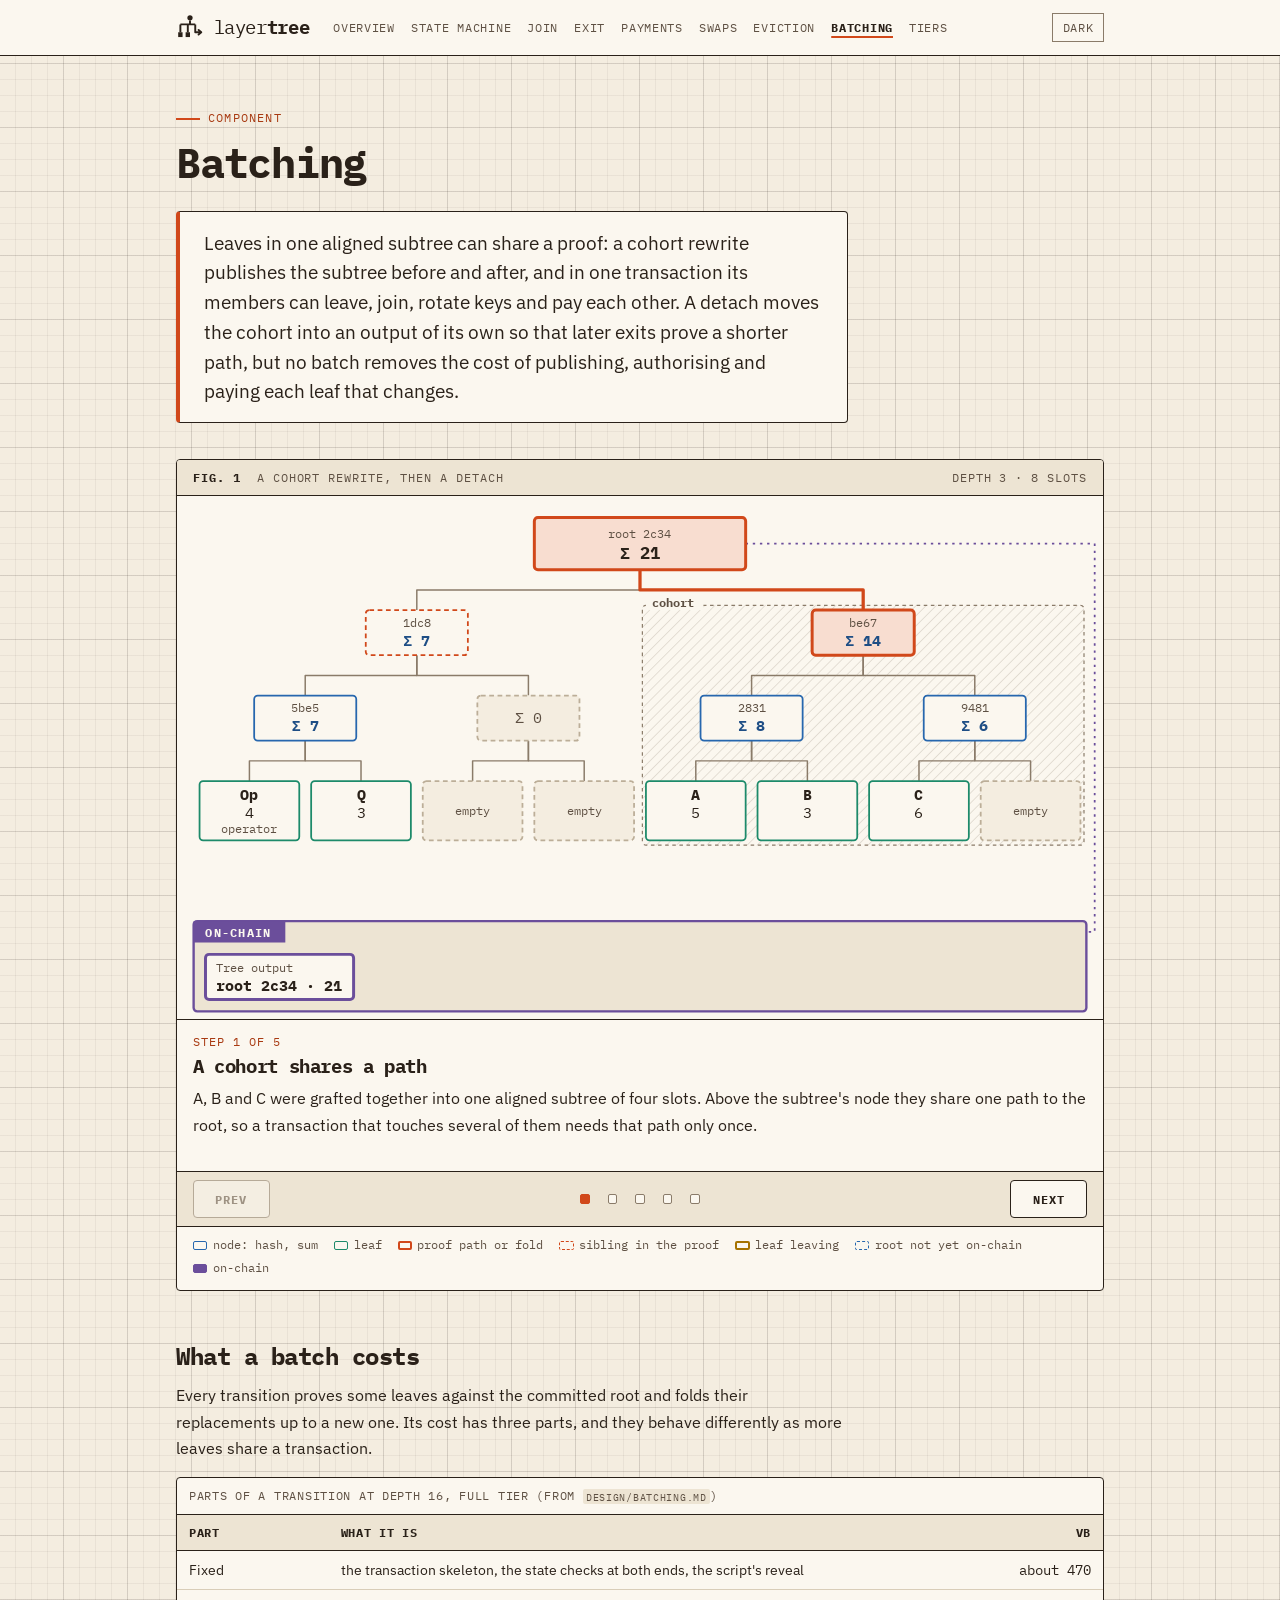
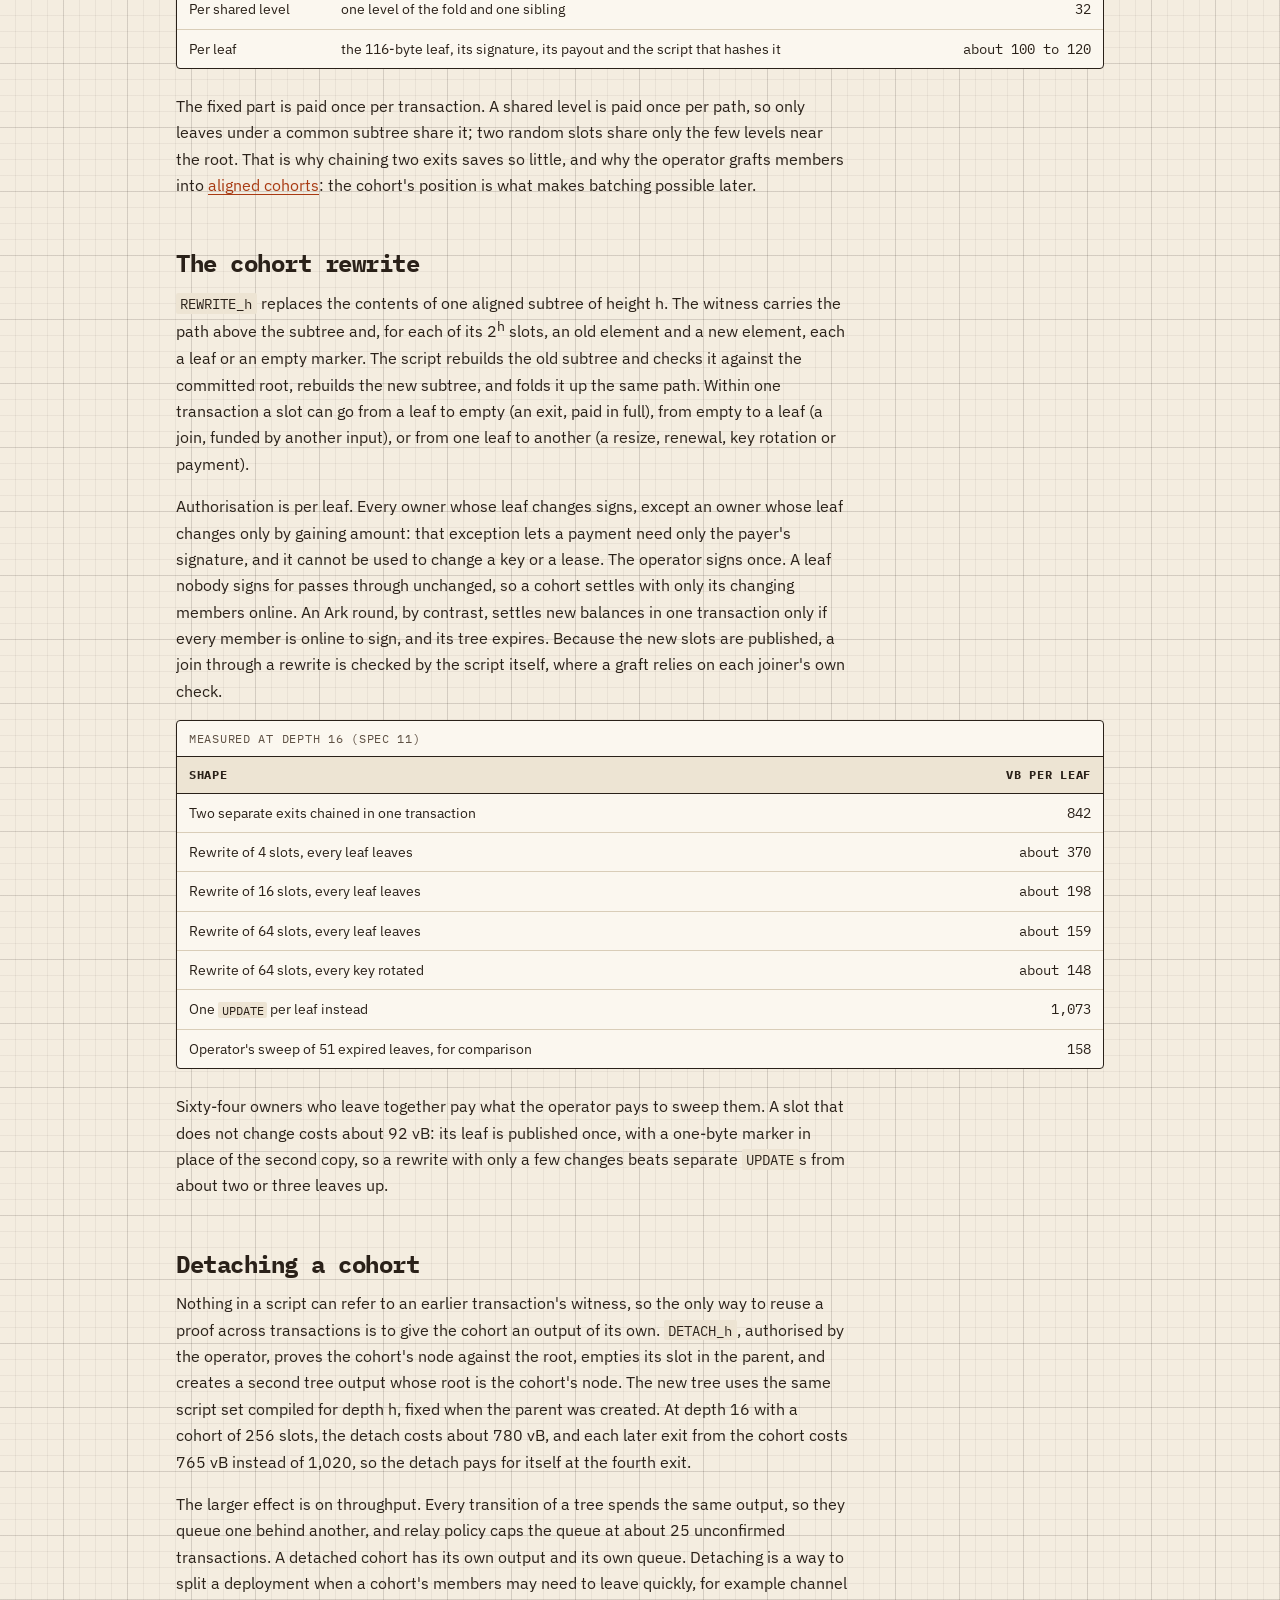
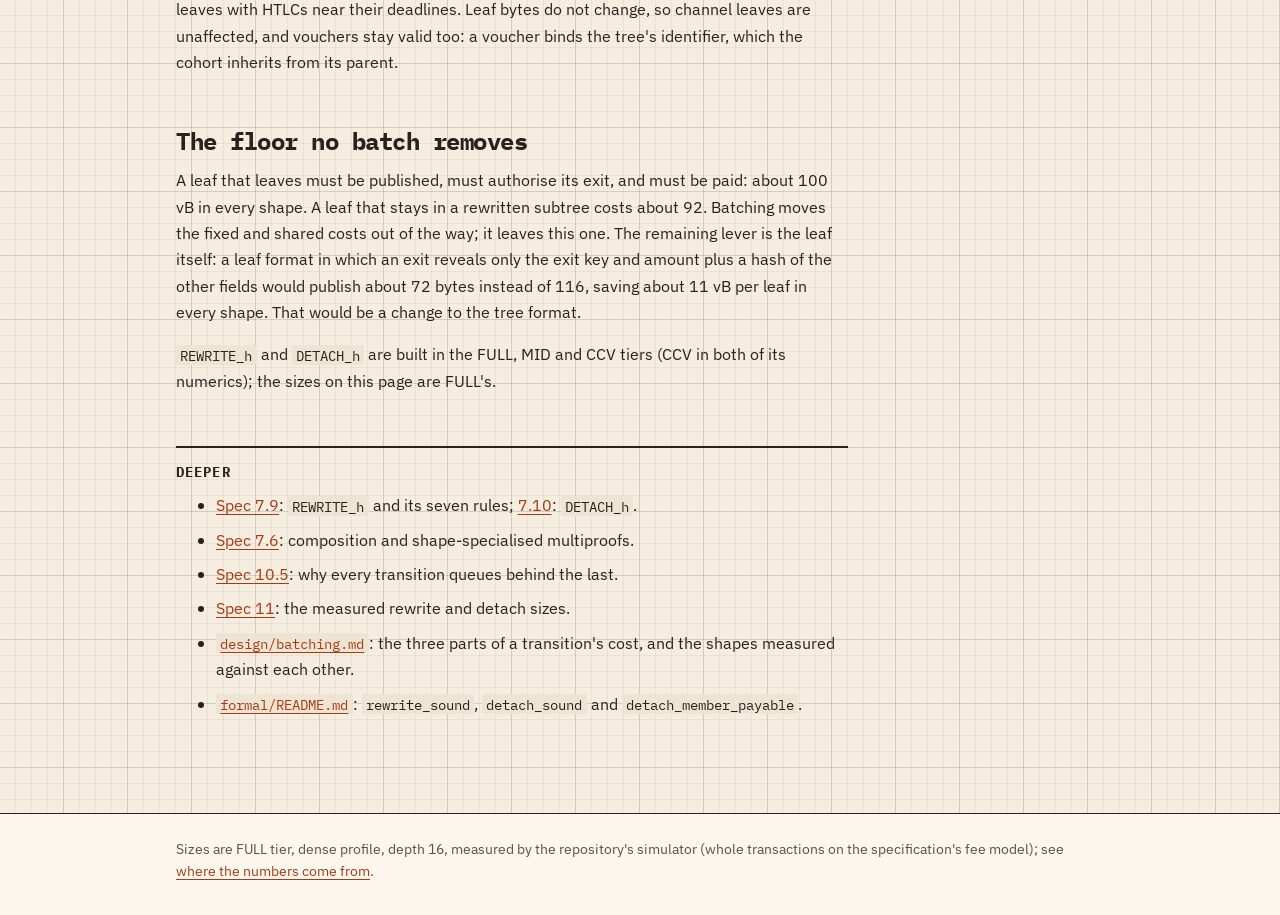
==== site/components/batching.html @ 02346109 "site: default to light mode and add a dark-mode toggle In this commit, we stop following prefers-col" ====
<!doctype html>
<html lang="en">
<head>
<meta charset="utf-8">
<meta name="viewport" content="width=device-width, initial-scale=1">
<link rel="icon" href="../assets/logo-light.svg" type="image/svg+xml">
<link rel="preconnect" href="https://fonts.googleapis.com">
<link rel="preconnect" href="https://fonts.gstatic.com" crossorigin>
<link rel="stylesheet" href="https://fonts.googleapis.com/css2?family=IBM+Plex+Mono:wght@400;700&amp;family=IBM+Plex+Sans:ital,wght@0,400;0,600;1,400&amp;display=swap">
<title>Batching a cohort</title>
<meta name="description" content="How LayerTree shares one proof among many leaves: the cohort rewrite REWRITE_h, detaching a cohort with DETACH_h, and the cost per leaf that no batch removes.">
<script>try{if(localStorage.getItem("layertree-theme")==="dark")document.documentElement.setAttribute("data-theme","dark")}catch(e){}</script>
<link rel="stylesheet" href="../css/tokens.css">
<link rel="stylesheet" href="../css/site.css">
<script src="../js/theme.js" defer></script>
</head>
<body>
<a class="skip-link" href="#main">Skip to content</a>
<header class="site-header">
  <div class="site-header__inner">
    <a class="site-name" href="../index.html" aria-label="LayerTree, overview"><img class="logo-light" src="../assets/logo-light.svg" alt="" width="28" height="28"><img class="logo-dark" src="../assets/logo-dark.svg" alt="" width="28" height="28"><span>layer<b>tree</b></span></a>
    <nav class="site-nav" aria-label="Pages">
      <ul>
        <li><a href="../index.html">Overview</a></li>
        <li><a href="state-machine.html">State machine</a></li>
        <li><a href="join.html">Join</a></li>
        <li><a href="exit.html">Exit</a></li>
        <li><a href="payment.html">Payments</a></li>
        <li><a href="swap.html">Swaps</a></li>
        <li><a href="evict.html">Eviction</a></li>
        <li><a href="batching.html" aria-current="page">Batching</a></li>
        <li><a href="tiers.html">Tiers</a></li>
      </ul>
    </nav>
    <button type="button" class="theme-toggle" aria-pressed="false">Dark</button>
  </div>
</header>

<main id="main">
  <p class="eyebrow">Component</p>
  <h1>Batching</h1>

  <p class="takeaway">Leaves in one aligned subtree can share a proof: a cohort
  rewrite publishes the subtree before and after, and in one transaction its
  members can leave, join, rotate keys and pay each other. A detach moves the
  cohort into an output of its own so that later exits prove a shorter path, but
  no batch removes the cost of publishing, authorising and paying each leaf that
  changes.</p>

  <div class="tree-anim" data-scenario="batch-steps">
    <noscript><p class="ta-noscript">This figure needs JavaScript. The sections below describe the same steps.</p></noscript>
  </div>
  <script type="application/json" id="batch-steps">
  {
    "label": "A cohort rewrite, then a detach",
    "depth": 3,
    "committed": true,
    "leaves": [
      {"label": "Op", "amount": 4, "note": "operator"}, {"label": "Q", "amount": 3},
      null, null,
      {"label": "A", "amount": 5}, {"label": "B", "amount": 3},
      {"label": "C", "amount": 6}, null
    ],
    "steps": [
      {
        "title": "A cohort shares a path",
        "caption": "A, B and C were grafted together into one aligned subtree of four slots. Above the subtree's node they share one path to the root, so a transaction that touches several of them needs that path only once.",
        "ops": [
          {"op": "region", "h": 2, "i": 1, "label": "cohort"},
          {"op": "path", "pos": 1, "h": 2}
        ]
      },
      {
        "title": "The rewrite publishes old and new slots",
        "caption": "In one rewrite, A leaves, B pays C 1, and a new member N joins the empty slot. The witness carries every slot twice, as it was and as it will be. A and B sign, because their leaves change. C does not: its leaf only gains. N's slot was empty, so N signs nothing, and the operator signs once.",
        "ops": [
          {"op": "region", "h": 2, "i": 1, "label": "rewritten"},
          {"op": "leaves", "from": 4, "leaves": [
            null, {"label": "B", "amount": 2}, {"label": "C", "amount": 7}, {"label": "N", "amount": 4}
          ]},
          {"op": "badge", "pos": 4, "text": "A signs", "kind": "sig"},
          {"op": "badge", "pos": 5, "text": "B signs", "kind": "sig"},
          {"op": "badge", "node": [2, 1], "text": "operator signs", "kind": "sig"}
        ]
      },
      {
        "title": "One fold, one transaction",
        "caption": "The script rebuilds the old subtree from the old slots and checks it against the committed root, then rebuilds the new subtree and folds it up the same path. A is paid exactly 5, N's 4 comes from a funding input, and the tree output holds 20. With 64 slots at depth 16, a rewrite in which everyone changes costs about 148 vB per leaf.",
        "ops": [
          {"op": "fold", "pos": 1, "h": 2},
          {"op": "chip", "id": "payA", "kind": "payout", "label": "Payout to A", "amount": 5},
          {"op": "chip", "id": "fundN", "kind": "input", "label": "N's funding input", "amount": 4},
          {"op": "commit"}
        ]
      },
      {
        "title": "Detach: the cohort gets its own output",
        "caption": "The operator moves the cohort into a tree output of its own. The witness proves the cohort's node against the root, as a graft does in reverse. The cohort's node becomes the root of a new tree of depth 2.",
        "ops": [
          {"op": "clearChips"},
          {"op": "region", "h": 2, "i": 1, "label": "detaching"},
          {"op": "path", "pos": 1, "h": 2},
          {"op": "badge", "node": [2, 1], "text": "operator signs", "kind": "sig"}
        ]
      },
      {
        "title": "Two tree outputs",
        "caption": "Output 0 recreates the parent tree with an empty subtree, holding 7. Output 1 is the cohort's own tree, holding 13. Each member's proof in the new tree is the lower part of their old one, so nobody needs new data, later exits prove a shorter path, and the cohort's transitions no longer queue behind the parent's.",
        "ops": [
          {"op": "chip", "id": "cohort", "kind": "tree2", "label": "Cohort tree output", "node": [2, 1]},
          {"op": "leaves", "from": 4, "leaves": [null, null, null, null]},
          {"op": "fold", "pos": 1, "h": 2},
          {"op": "commit"}
        ]
      }
    ]
  }
  </script>

  <h2 id="cost">What a batch costs</h2>
  <p>Every transition proves some leaves against the committed root and folds their
  replacements up to a new one. Its cost has three parts, and they behave
  differently as more leaves share a transaction.</p>
  <div class="table-wrap">
    <table>
      <caption>Parts of a transition at depth 16, FULL tier (from <code>design/batching.md</code>)</caption>
      <thead><tr><th>Part</th><th>What it is</th><th class="num">vB</th></tr></thead>
      <tbody>
        <tr><td>Fixed</td><td>the transaction skeleton, the state checks at both ends, the script's reveal</td><td class="num">about 470</td></tr>
        <tr><td>Per shared level</td><td>one level of the fold and one sibling</td><td class="num">32</td></tr>
        <tr><td>Per leaf</td><td>the 116-byte leaf, its signature, its payout and the script that hashes it</td><td class="num">about 100 to 120</td></tr>
      </tbody>
    </table>
  </div>
  <p>The fixed part is paid once per transaction. A shared level is paid once per
  path, so only leaves under a common subtree share it; two random slots share
  only the few levels near the root. That is why chaining two exits saves so
  little, and why the operator grafts members into
  <a href="join.html#graft">aligned cohorts</a>: the cohort's position is what makes
  batching possible later.</p>

  <h2 id="rewrite">The cohort rewrite</h2>
  <p><code>REWRITE_h</code> replaces the contents of one aligned subtree of
  height h. The witness carries the path above the subtree and, for each of its
  2<sup>h</sup> slots, an old element and a new element, each a leaf or an empty
  marker. The script rebuilds the old subtree and checks it against the committed
  root, rebuilds the new subtree, and folds it up the same path. Within one
  transaction a slot can go from a leaf to empty (an exit, paid in full), from
  empty to a leaf (a join, funded by another input), or from one leaf to another
  (a resize, renewal, key rotation or payment).</p>
  <p>Authorisation is per leaf. Every owner whose leaf changes signs, except an
  owner whose leaf changes only by gaining amount: that exception lets a payment
  need only the payer's signature, and it cannot be used to change a key or a
  lease. The operator signs once. A leaf nobody signs for passes through
  unchanged, so a cohort settles with only its changing members online. An Ark
  round, by contrast, settles new balances in one transaction only if every member
  is online to sign, and its tree expires. Because the new slots are published, a
  join through a rewrite is checked by the script itself, where a graft relies on
  each joiner's own check.</p>
  <div class="table-wrap">
    <table>
      <caption>Measured at depth 16 (spec 11)</caption>
      <thead><tr><th>Shape</th><th class="num">vB per leaf</th></tr></thead>
      <tbody>
        <tr><td>Two separate exits chained in one transaction</td><td class="num">842</td></tr>
        <tr><td>Rewrite of 4 slots, every leaf leaves</td><td class="num">about 370</td></tr>
        <tr><td>Rewrite of 16 slots, every leaf leaves</td><td class="num">about 198</td></tr>
        <tr><td>Rewrite of 64 slots, every leaf leaves</td><td class="num">about 159</td></tr>
        <tr><td>Rewrite of 64 slots, every key rotated</td><td class="num">about 148</td></tr>
        <tr><td>One <code>UPDATE</code> per leaf instead</td><td class="num">1,073</td></tr>
        <tr><td>Operator's sweep of 51 expired leaves, for comparison</td><td class="num">158</td></tr>
      </tbody>
    </table>
  </div>
  <p>Sixty-four owners who leave together pay what the operator pays to sweep
  them. A slot that does not change costs about 92 vB: its leaf is published
  once, with a one-byte marker in place of the second copy, so a rewrite with
  only a few changes beats separate <code>UPDATE</code>s from about two or
  three leaves up.</p>

  <h2 id="detach">Detaching a cohort</h2>
  <p>Nothing in a script can refer to an earlier transaction's witness, so the
  only way to reuse a proof across transactions is to give the cohort an output of
  its own. <code>DETACH_h</code>, authorised by the operator, proves the cohort's
  node against the root, empties its slot in the parent, and creates a second tree
  output whose root is the cohort's node. The new tree uses the same script set
  compiled for depth h, fixed when the parent was created. At depth 16 with a
  cohort of 256 slots, the detach costs about 780 vB, and each later exit from
  the cohort costs 765 vB instead of 1,020, so the detach pays for itself at the
  fourth exit.</p>
  <p>The larger effect is on throughput. Every transition of a tree spends the
  same output, so they queue one behind another, and relay policy caps the queue
  at about 25 unconfirmed transactions. A detached cohort has its own output and
  its own queue. Detaching is a way to split a deployment when a cohort's members
  may need to leave quickly, for example channel leaves with HTLCs near their
  deadlines. Leaf bytes do not change, so channel leaves are unaffected, and vouchers
  stay valid too: a voucher binds the tree's identifier, which the cohort
  inherits from its parent.</p>

  <h2 id="floor">The floor no batch removes</h2>
  <p>A leaf that leaves must be published, must authorise its exit, and must be
  paid: about 100 vB in every shape. A leaf that stays in a rewritten subtree costs
  about 92. Batching moves the fixed and shared costs out of the way; it leaves
  this one. The remaining lever is the leaf itself: a leaf format in which an exit
  reveals only the exit key and amount plus a hash of the other fields would
  publish about 72 bytes instead of 116, saving about 11 vB per leaf in every
  shape. That would be a change to the tree format.</p>
  <p><code>REWRITE_h</code> and <code>DETACH_h</code> are built in the FULL, MID and
  CCV tiers (CCV in both of its numerics); the sizes on this page are FULL's.</p>

  <section class="deeper" aria-labelledby="deeper">
    <h2 id="deeper">Deeper</h2>
    <ul>
      <li><a href="../../spec/layertree.md#79-rewrite_h-cohort-rewrite">Spec 7.9</a>: <code>REWRITE_h</code> and its seven rules; <a href="../../spec/layertree.md#710-detach_h-subtree-detach">7.10</a>: <code>DETACH_h</code>.</li>
      <li><a href="../../spec/layertree.md#76-composition-and-variants">Spec 7.6</a>: composition and shape-specialised multiproofs.</li>
      <li><a href="../../spec/layertree.md#105-concurrency-and-pinning">Spec 10.5</a>: why every transition queues behind the last.</li>
      <li><a href="../../spec/layertree.md#11-cost-analysis">Spec 11</a>: the measured rewrite and detach sizes.</li>
      <li><a href="../../design/batching.md"><code>design/batching.md</code></a>: the three parts of a transition's cost, and the shapes measured against each other.</li>
      <li><a href="../../formal/README.md"><code>formal/README.md</code></a>: <code>rewrite_sound</code>, <code>detach_sound</code> and <code>detach_member_payable</code>.</li>
    </ul>
  </section>
</main>

<footer class="site-footer">
  <div class="site-footer__inner">
    <p>Sizes are FULL tier, dense profile, depth 16, measured by the repository's simulator (whole transactions on the specification's fee model); see <a href="../index.html#numbers">where the numbers come from</a>.</p>
  </div>
</footer>
<script src="../js/tree-anim.js"></script>
</body>
</html>
---- site/css/tokens.css ----
/*
 * Design tokens for the LayerTree explainer.
 *
 * This is the only file a visual identity needs to change. Every color,
 * font, size, spacing step and motion duration used by site.css and by the
 * SVG that js/tree-anim.js draws is one of the custom properties below.
 *
 * Identity: the schematic identity (site/identity/schematic/) with the
 * warmth of the approachable one (site/identity/approachable/). The page is
 * a drafting sheet on cream paper with brown-black ink, a 16 px grid, IBM
 * Plex Mono for labels and display, IBM Plex Sans for body, and one signal
 * color, vermilion, for the proof path and for links.
 */

:root {
  color-scheme: light dark;

  /* Color: light theme. Cream drafting paper, brown-black ink. */
  --color-bg: #f4ede0;              /* the sheet, under the grid */
  --color-surface: #fbf7ef;         /* figure plates, cards, the header */
  --color-surface-2: #ede4d3;       /* caption bars, card heads, the on-chain strip */
  --color-text: #2a2119;
  --color-text-muted: #5e5043;
  --color-border: #d9cdb8;          /* hairlines inside a plate */
  --color-border-strong: #8a7b69;   /* edges, neutral outlines */
  --color-rule: #2a2119;            /* the 1 px ink rule round plates and cards */
  --color-grid-minor: rgba(42, 33, 25, 0.055);
  --color-grid-major: rgba(42, 33, 25, 0.11);
  --color-link: #a83a12;            /* vermilion, darkened for text contrast */
  --color-accent: #d1481a;          /* the signal: proof path, fold, new root */
  --color-accent-soft: #f8ddd0;
  --color-accent-ink: #ffffff;      /* text on the accent */
  --color-sibling: #d1481a;         /* siblings keep the signal, drawn dashed */
  --color-sibling-soft: #fbf7ef;

  /* The categorical set, validated together (see site/README.md):
     node, path (the accent), leaf, leaf-exit, chain. */
  --color-node: #2767ae;            /* interior node outline */
  --color-node-sum: #1e4e85;        /* sum written on an interior node */
  --color-leaf: #1d8a6a;            /* leaf outline */
  --color-leaf-exit: #a67300;       /* the leaf that is leaving, its arrow, its payout */
  --color-chain: #6b4e9b;           /* the on-chain strip, the only solid shape */

  --color-good: #2e7d32;            /* checks that hold */
  --color-good-soft: #dfecd6;
  --color-bad: #a3201b;             /* checks that fail */
  --color-bad-soft: #f6d9d3;
  --color-pending: #2767ae;         /* a root computed but not yet committed: the node color, dashed */
  --color-empty: #bcae98;
  --color-focus: #2767ae;

  /* Type. IBM Plex is loaded from Google Fonts in each page's head; the
     stacks after it keep the site readable offline. */
  --font-body: "IBM Plex Sans", "Source Sans 3", ui-sans-serif, system-ui, -apple-system, "Segoe UI", sans-serif;
  --font-display: "IBM Plex Mono", "JetBrains Mono", ui-monospace, SFMono-Regular, Menlo, Consolas, monospace;
  --font-mono: "IBM Plex Mono", "JetBrains Mono", ui-monospace, SFMono-Regular, Menlo, Consolas, monospace;

  --text-xs: 0.75rem;
  --text-sm: 0.875rem;
  --text-base: 1.03rem;
  --text-md: 1.2rem;
  --text-lg: 1.5rem;
  --text-xl: 1.9rem;
  --text-2xl: 2.6rem;
  --leading-tight: 1.15;
  --leading-body: 1.6;

  /* Sizes of text drawn inside the SVG figures, in CSS pixels. */
  --svg-text-sm: 10.5px;
  --svg-text: 12.5px;
  --svg-text-lg: 14px;

  /* Spacing. The page grid is 16 px; the steps are a little roomier than a
     strict datasheet. */
  --space-1: 0.25rem;
  --space-2: 0.5rem;
  --space-3: 0.75rem;
  --space-4: 1rem;
  --space-5: 1.5rem;
  --space-6: 2.25rem;
  --space-7: 3.25rem;
  --space-8: 5rem;
  --gutter: 16px;
  --grid: 16px;
  --measure: 42rem;
  --wide: 60rem;

  /* Drafted corners, softened slightly; never pills. */
  --radius-sm: 2px;
  --radius: 4px;
  --border-width: 1px;
  --stroke: 1.5px;
  --stroke-strong: 2.5px;

  /* Motion. tree-anim.js staggers the fold by --motion-step per level.
     Strokes draw and colors settle; nothing bounces or pulses. */
  --motion-fast: 120ms;
  --motion-pulse: 480ms;
  --motion-step: 220ms;
  --motion-ease: cubic-bezier(0.2, 0, 0, 1);
}

/* Dark theme, chosen with the header toggle (js/theme.js). Light is the
   default whatever the OS prefers. */
:root[data-theme="dark"] {
  --color-bg: #1a1612;
  --color-surface: #221d18;
  --color-surface-2: #2b251e;
  --color-text: #f0e7d8;
  --color-text-muted: #bbae9c;
  --color-border: #3d352c;
  --color-border-strong: #85786a;
  --color-rule: #a69886;
  --color-grid-minor: rgba(240, 231, 216, 0.045);
  --color-grid-major: rgba(240, 231, 216, 0.09);
  --color-link: #f2845d;
  --color-accent: #ec6236;
  --color-accent-soft: #48261b;
  --color-accent-ink: #1a1612;
  --color-sibling: #ec6236;
  --color-sibling-soft: #221d18;
  --color-node: #5a8fd0;
  --color-node-sum: #9dbfea;
  --color-leaf: #38a586;
  --color-leaf-exit: #b98418;
  --color-chain: #9b82d4;
  --color-good: #5bb56a;
  --color-good-soft: #1f3121;
  --color-bad: #f08070;
  --color-bad-soft: #43201b;
  --color-pending: #5a8fd0;
  --color-empty: #5e5448;
  --color-focus: #8fb5e6;
}
---- site/css/site.css ----
/* Layout and components. Every color, font and duration is a token from tokens.css.

   The identity is a drafting sheet: a 16 px grid on cream paper, plates and
   cards ruled in ink with a caption bar, labels in mono, and one signal
   color (the accent) for the thing to follow. Everything off-chain is drawn
   outlined; the on-chain strip's tab is the one solid-filled shape. */

*, *::before, *::after { box-sizing: border-box; }

html { -webkit-text-size-adjust: 100%; }

body {
  margin: 0;
  background-color: var(--color-bg);
  background-image:
    linear-gradient(var(--color-grid-major) 1px, transparent 1px),
    linear-gradient(90deg, var(--color-grid-major) 1px, transparent 1px),
    linear-gradient(var(--color-grid-minor) 1px, transparent 1px),
    linear-gradient(90deg, var(--color-grid-minor) 1px, transparent 1px);
  background-size:
    calc(var(--grid) * 4) calc(var(--grid) * 4),
    calc(var(--grid) * 4) calc(var(--grid) * 4),
    var(--grid) var(--grid),
    var(--grid) var(--grid);
  background-position: -1px -1px;
  color: var(--color-text);
  font-family: var(--font-body);
  font-size: var(--text-base);
  line-height: var(--leading-body);
  overflow-wrap: break-word;
}

a { color: var(--color-link); text-underline-offset: 0.18em; text-decoration-thickness: 1px; }
a:hover { text-decoration-thickness: 2px; }

:focus-visible {
  outline: 2px solid var(--color-focus);
  outline-offset: 2px;
  border-radius: var(--radius-sm);
}

code, kbd, .mono {
  font-family: var(--font-mono);
  font-size: 0.86em;
}
code {
  background: var(--color-surface-2);
  padding: 0.05em 0.3em;
  border-radius: var(--radius-sm);
}
a code { color: inherit; }

strong, b { font-weight: 600; }

.skip-link {
  position: absolute;
  left: var(--gutter);
  top: -3rem;
  background: var(--color-surface);
  border: var(--border-width) solid var(--color-rule);
  padding: var(--space-2) var(--space-3);
  z-index: 10;
}
.skip-link:focus { top: var(--space-2); }

/* Header: a title block. */

.site-header {
  border-bottom: var(--border-width) solid var(--color-rule);
  background: var(--color-surface);
}
.site-header__inner {
  max-width: var(--wide);
  margin: 0 auto;
  padding: var(--space-3) var(--gutter);
  display: flex;
  flex-wrap: wrap;
  align-items: center;
  gap: var(--space-2) var(--space-5);
}
.site-name {
  display: inline-flex;
  align-items: center;
  gap: 0.6rem;
  font-family: var(--font-display);
  font-weight: 400;
  font-size: var(--text-md);
  letter-spacing: -0.02em;
  color: var(--color-text);
  text-decoration: none;
}
.site-name b { font-weight: 700; }
.site-name img { width: 28px; height: 28px; display: block; flex: none; }
.site-name .logo-dark { display: none; }
:root[data-theme="dark"] .site-name .logo-light { display: none; }
:root[data-theme="dark"] .site-name .logo-dark { display: block; }

.site-nav { flex: 1 1 24rem; }

/* Theme toggle: light by default, dark on request (js/theme.js). */
.theme-toggle {
  flex: none;
  font: inherit;
  font-family: var(--font-mono);
  font-size: var(--text-xs);
  letter-spacing: 0.06em;
  text-transform: uppercase;
  color: var(--color-text-muted);
  background: transparent;
  border: var(--border-width) solid var(--color-border-strong);
  padding: 0.25rem 0.6rem;
  cursor: pointer;
}
.theme-toggle:hover { color: var(--color-text); border-color: var(--color-text); }
.theme-toggle:focus-visible { outline: 2px solid var(--color-focus); outline-offset: 2px; }
.site-nav ul {
  list-style: none;
  margin: 0;
  padding: 0;
  display: flex;
  flex-wrap: wrap;
  gap: var(--space-1) var(--space-4);
  font-family: var(--font-mono);
  font-size: var(--text-xs);
  letter-spacing: 0.06em;
  text-transform: uppercase;
}
.site-nav li { margin: 0; }
.site-nav a { color: var(--color-text-muted); text-decoration: none; }
.site-nav a:hover { color: var(--color-text); text-decoration: underline; }
.site-nav a[aria-current="page"] {
  color: var(--color-text);
  font-weight: 700;
  text-decoration: underline;
  text-decoration-color: var(--color-accent);
  text-decoration-thickness: 2px;
  text-underline-offset: 0.35em;
}

/* Main column. Prose is held to a measure; figures may run wider. */

main {
  max-width: var(--wide);
  margin: 0 auto;
  padding: var(--space-7) var(--gutter) var(--space-8);
  counter-reset: fig;
}
main > * { max-width: var(--measure); }
main > .wide, main > .tree-anim, main > .card-grid, main > .table-wrap { max-width: var(--wide); }

h1, h2, h3 {
  font-family: var(--font-display);
  line-height: var(--leading-tight);
  font-weight: 700;
  letter-spacing: -0.03em;
}
h1 { font-size: var(--text-2xl); margin: 0 0 var(--space-5); }
h2 { font-size: var(--text-lg); margin: var(--space-7) 0 var(--space-3); letter-spacing: -0.02em; }
h3 { font-size: var(--text-md); margin: var(--space-5) 0 var(--space-2); letter-spacing: -0.02em; }
p, ul, ol { margin: 0 0 var(--space-4); }
li { margin-bottom: var(--space-2); }

.eyebrow {
  font-family: var(--font-mono);
  font-size: var(--text-xs);
  text-transform: uppercase;
  letter-spacing: 0.1em;
  color: var(--color-link);
  margin: 0 0 var(--space-3);
}
.eyebrow::before {
  content: "";
  display: inline-block;
  width: 1.5rem;
  height: 2px;
  background: var(--color-accent);
  vertical-align: middle;
  margin-right: var(--space-2);
}

.takeaway {
  font-size: var(--text-md);
  line-height: 1.55;
  background: var(--color-surface);
  border: var(--border-width) solid var(--color-rule);
  border-left: 4px solid var(--color-accent);
  border-radius: var(--radius);
  padding: var(--space-4) var(--space-5);
  margin: 0 0 var(--space-6);
}

.lede { font-size: var(--text-md); line-height: 1.55; }

dl.terms { margin: 0 0 var(--space-5); }
dl.terms dt {
  font-family: var(--font-mono);
  font-weight: 700;
  font-size: 0.95em;
  margin-top: var(--space-4);
}
dl.terms dd { margin: var(--space-1) 0 0 var(--space-4); }

/* Tables: a datasheet block. The wrapper scrolls on a narrow screen so the page does not. */

.table-wrap {
  overflow-x: auto;
  margin: 0 0 var(--space-5);
  background: var(--color-surface);
  border: var(--border-width) solid var(--color-rule);
  border-radius: var(--radius);
}
table {
  border-collapse: collapse;
  font-size: var(--text-sm);
  min-width: 100%;
}
caption {
  text-align: left;
  color: var(--color-text-muted);
  font-family: var(--font-mono);
  font-size: var(--text-xs);
  letter-spacing: 0.06em;
  text-transform: uppercase;
  padding: var(--space-2) var(--space-3);
  border-bottom: var(--border-width) solid var(--color-rule);
}
th, td {
  text-align: left;
  vertical-align: top;
  padding: var(--space-2) var(--space-3);
  border-bottom: var(--border-width) solid var(--color-border);
}
tr:last-child td { border-bottom: 0; }
th {
  font-family: var(--font-mono);
  font-size: var(--text-xs);
  font-weight: 700;
  letter-spacing: 0.06em;
  text-transform: uppercase;
  background: var(--color-surface-2);
  border-bottom: var(--border-width) solid var(--color-rule);
}
td.num, th.num { text-align: right; font-family: var(--font-mono); font-variant-numeric: tabular-nums; white-space: nowrap; }
th.num { font-size: var(--text-xs); }

/* Cards linking to the component pages: datasheet entries. */

.card-grid {
  list-style: none;
  padding: 0;
  margin: var(--space-4) 0 var(--space-6);
  display: grid;
  grid-template-columns: repeat(auto-fill, minmax(15rem, 1fr));
  gap: var(--space-4);
}
.card-grid li { margin: 0; }
.card {
  display: flex;
  flex-direction: column;
  height: 100%;
  background: var(--color-surface);
  border: var(--border-width) solid var(--color-rule);
  border-radius: var(--radius);
  overflow: hidden;
  color: var(--color-text);
  text-decoration: none;
  transition: border-color var(--motion-fast) var(--motion-ease), box-shadow var(--motion-fast) var(--motion-ease);
}
.card:hover, .card:focus-visible {
  border-color: var(--color-accent);
  box-shadow: 3px 3px 0 var(--color-accent);
}
.card__ref {
  display: flex;
  justify-content: space-between;
  gap: var(--space-3);
  font-family: var(--font-mono);
  font-size: var(--text-xs);
  letter-spacing: 0.06em;
  color: var(--color-text-muted);
  background: var(--color-surface-2);
  border-bottom: var(--border-width) solid var(--color-rule);
  padding: var(--space-1) var(--space-3);
}
.card:hover .card__ref { border-bottom-color: var(--color-accent); }
.card__title {
  display: block;
  font-family: var(--font-display);
  font-weight: 700;
  font-size: var(--text-md);
  letter-spacing: -0.02em;
  line-height: var(--leading-tight);
  margin: var(--space-4) var(--space-4) var(--space-2);
}
.card__title::after { content: " \2192"; color: var(--color-accent); font-weight: 400; }
.card__body {
  display: block;
  font-size: var(--text-sm);
  color: var(--color-text-muted);
  margin: 0 var(--space-4) var(--space-4);
}
.card--primary { border-width: 2px; border-color: var(--color-accent); }
.card--primary .card__ref { color: var(--color-accent-ink); background: var(--color-accent); border-bottom-color: var(--color-accent); }

/* Figures: a numbered plate. Figures and step-throughs share one counter. */

.tree-anim, main figure { counter-increment: fig; }

figure {
  margin: var(--space-6) 0;
  background: var(--color-surface);
  border: var(--border-width) solid var(--color-rule);
  border-radius: var(--radius);
  overflow: hidden;
}
figure svg { display: block; max-width: 100%; height: auto; padding: var(--space-4); }
figcaption {
  font-size: var(--text-sm);
  color: var(--color-text-muted);
  background: var(--color-surface-2);
  border-top: var(--border-width) solid var(--color-rule);
  padding: var(--space-3) var(--space-4);
}
figcaption::before {
  content: "FIG. " counter(fig);
  display: block;
  font-family: var(--font-mono);
  font-size: var(--text-xs);
  font-weight: 700;
  letter-spacing: 0.08em;
  color: var(--color-text);
  margin-bottom: var(--space-1);
}

/* Static diagrams drawn inline in the pages. */
.diagram text { fill: var(--color-text); font-family: var(--font-mono); font-size: 12px; }
.diagram .d-sm { font-size: 11px; fill: var(--color-text-muted); letter-spacing: 0.02em; }
.diagram .d-b { font-weight: 700; }
.diagram .d-box { fill: var(--color-surface); stroke: var(--color-border-strong); stroke-width: 1.5px; }
.diagram .d-chain { fill: var(--color-surface-2); stroke: var(--color-chain); stroke-width: 2px; }
.diagram .d-tree { fill: var(--color-surface); stroke: var(--color-chain); stroke-width: 2px; }
.diagram .d-tx { fill: var(--color-surface); stroke: var(--color-text); stroke-width: 1.5px; }
.diagram .d-off { fill: var(--color-surface); stroke: var(--color-node); stroke-width: 1.5px; stroke-dasharray: 4 3; }
.diagram .d-line { stroke: var(--color-text-muted); stroke-width: 1.5px; fill: none; }
.diagram .d-dash { stroke: var(--color-chain); stroke-width: 1.5px; fill: none; stroke-dasharray: 2 4; }
.diagram .d-head { fill: var(--color-text-muted); }
.diagram .d-tab { fill: var(--color-chain); }
.diagram text.d-tab-t { fill: var(--color-surface); font-size: 10.5px; font-weight: 700; letter-spacing: 0.1em; }

.callout {
  background: var(--color-surface);
  border: var(--border-width) solid var(--color-rule);
  border-radius: var(--radius);
  padding: var(--space-4) var(--space-5);
  margin: 0 0 var(--space-5);
}
.callout > :last-child { margin-bottom: 0; }

/* The "deeper" footer of each page and the site footer. */

.deeper {
  margin-top: var(--space-7);
  padding-top: var(--space-4);
  border-top: 2px solid var(--color-rule);
}
.deeper h2 {
  margin-top: 0;
  font-size: var(--text-sm);
  text-transform: uppercase;
  letter-spacing: 0.08em;
}

.site-footer {
  border-top: var(--border-width) solid var(--color-rule);
  background: var(--color-surface);
  color: var(--color-text-muted);
  font-size: var(--text-sm);
}
.site-footer__inner { max-width: var(--wide); margin: 0 auto; padding: var(--space-5) var(--gutter); }
.site-footer p { margin: 0 0 var(--space-2); }

/* ------------------------------------------------------------------ */
/* The step-through animation drawn by js/tree-anim.js.                 */
/* ------------------------------------------------------------------ */

.tree-anim { margin: var(--space-6) 0 var(--space-7); }

.ta {
  background: var(--color-surface);
  border: var(--border-width) solid var(--color-rule);
  border-radius: var(--radius);
  overflow: hidden;
}
.ta:focus-visible { outline-offset: 3px; }

.ta-cap {
  display: flex;
  flex-wrap: wrap;
  justify-content: space-between;
  gap: 0 var(--space-4);
  margin: 0;
  padding: var(--space-2) var(--space-4);
  background: var(--color-surface-2);
  border-bottom: var(--border-width) solid var(--color-rule);
  font-family: var(--font-mono);
  font-size: var(--text-xs);
  letter-spacing: 0.08em;
  text-transform: uppercase;
  color: var(--color-text-muted);
}
.ta-cap__fig::before {
  content: "FIG. " counter(fig) "\00a0\00a0";
  font-weight: 700;
  color: var(--color-text);
}

.ta-stage { padding: var(--space-3) 0 0; }
.ta-stage svg { display: block; width: 100%; height: auto; }

.ta-panel {
  border-top: var(--border-width) solid var(--color-rule);
  padding: var(--space-3) var(--space-4) var(--space-2);
  min-height: 9.5rem;
}
.ta-count {
  font-family: var(--font-mono);
  font-size: var(--text-xs);
  color: var(--color-link);
  margin: 0;
  letter-spacing: 0.08em;
  text-transform: uppercase;
}
.ta-title {
  font-family: var(--font-display);
  font-weight: 700;
  font-size: var(--text-md);
  letter-spacing: -0.02em;
  line-height: var(--leading-tight);
  margin: var(--space-1) 0 var(--space-2);
}
.ta-caption { margin: 0 0 var(--space-2); }

.ta-checks { list-style: none; padding: 0; margin: 0 0 var(--space-2); font-size: var(--text-sm); }
.ta-checks li { margin: 0 0 var(--space-1); padding-left: 1.6em; position: relative; }
.ta-checks li::before {
  position: absolute; left: 0; top: 0;
  font-family: var(--font-mono); font-weight: 700;
}
.ta-checks li[data-state="pending"] { color: var(--color-text-muted); }
.ta-checks li[data-state="pending"]::before { content: "\2026"; }
.ta-checks li[data-state="ok"]::before { content: "\2713"; color: var(--color-good); }
.ta-checks li[data-state="fail"]::before { content: "\2717"; color: var(--color-bad); }
.ta-checks .ta-check-state { position: absolute; width: 1px; height: 1px; overflow: hidden; clip: rect(0 0 0 0); }

.ta-controls {
  display: flex;
  align-items: center;
  gap: var(--space-3);
  padding: var(--space-2) var(--space-4);
  border-top: var(--border-width) solid var(--color-rule);
  background: var(--color-surface-2);
}
.ta-btn {
  font-family: var(--font-mono);
  font-size: var(--text-xs);
  font-weight: 700;
  letter-spacing: 0.08em;
  text-transform: uppercase;
  color: var(--color-text);
  background: var(--color-surface);
  border: var(--border-width) solid var(--color-rule);
  border-radius: var(--radius);
  padding: var(--space-1) var(--space-3);
  min-height: 2.4rem;
  min-width: 4.8rem;
  cursor: pointer;
  transition: border-color var(--motion-fast) var(--motion-ease), box-shadow var(--motion-fast) var(--motion-ease);
}
.ta-btn:hover:not(:disabled) { border-color: var(--color-accent); box-shadow: 2px 2px 0 var(--color-accent); }
.ta-btn:disabled { color: var(--color-text-muted); border-color: var(--color-border-strong); cursor: default; opacity: 0.55; }
.ta-dots {
  list-style: none; padding: 0; margin: 0 auto;
  display: flex; flex-wrap: wrap; justify-content: center; gap: 2px;
}
.ta-dots li { margin: 0; }
.ta-dot {
  width: 1.6rem; height: 1.6rem;
  border: 0; background: none; padding: 0; cursor: pointer;
  display: grid; place-items: center;
}
.ta-dot::before {
  content: "";
  width: 0.6rem; height: 0.6rem; border-radius: var(--radius-sm);
  border: 1.5px solid var(--color-border-strong);
  background: var(--color-surface);
}
.ta-dot:hover::before { border-color: var(--color-accent); }
.ta-dot[aria-current="step"]::before { background: var(--color-accent); border-color: var(--color-accent); }
.ta-dot.is-done::before { background: var(--color-border-strong); }

.ta-legend {
  display: flex; flex-wrap: wrap; gap: var(--space-1) var(--space-4);
  margin: 0;
  font-family: var(--font-mono);
  font-size: var(--text-xs);
  color: var(--color-text-muted);
  padding: var(--space-2) var(--space-4) var(--space-3);
  border-top: var(--border-width) solid var(--color-rule);
}
.ta-legend span { white-space: nowrap; }
.ta-legend span::before {
  content: ""; display: inline-block; width: 1.2em; height: 0.75em;
  margin-right: 0.45em; vertical-align: -0.05em; border-radius: var(--radius-sm);
  background: var(--color-surface);
}
.ta-legend .lg-node::before { border: 1.5px solid var(--color-node); }
.ta-legend .lg-leaf::before { border: 1.5px solid var(--color-leaf); }
.ta-legend .lg-path::before { border: var(--stroke-strong) solid var(--color-accent); }
.ta-legend .lg-sib::before { border: var(--stroke) dashed var(--color-sibling); }
.ta-legend .lg-exit::before { border: var(--stroke-strong) solid var(--color-leaf-exit); }
.ta-legend .lg-pending::before { border: var(--stroke) dashed var(--color-pending); }
.ta-legend .lg-chain::before { background: var(--color-chain); border: var(--stroke) solid var(--color-chain); }

.ta-noscript { padding: var(--space-4); }

/* SVG parts. Labels are mono; text wears ink, never a series color. */

.ta svg text { fill: var(--color-text); font-family: var(--font-mono); font-size: var(--svg-text); }
.ta svg .t-sm { font-size: var(--svg-text-sm); fill: var(--color-text-muted); }
.ta svg .t-lg { font-size: var(--svg-text-lg); font-weight: 700; }
.ta svg .t-b { font-weight: 700; }
.ta svg .t-muted { fill: var(--color-text-muted); }
.ta svg .t-cap { font-size: var(--svg-text-sm); fill: var(--color-text-muted); letter-spacing: 0.08em; }

/* Edges are orthogonal buses: ink-3 hairlines, the path thick in the signal. */
.ta svg .edge { stroke: var(--color-border-strong); stroke-width: 1.25px; fill: none; stroke-linejoin: round; }
.ta svg .edge.is-path { stroke: var(--color-accent); stroke-width: 2.75px; }

/* Nodes: lightly rounded boxes outlined in their role color on paper. */
.ta svg .node rect { fill: var(--color-surface); stroke: var(--color-node); stroke-width: var(--stroke); }
.ta svg .node .hash { font-size: var(--svg-text-sm); fill: var(--color-text-muted); }
.ta svg .node .sum { font-weight: 700; fill: var(--color-node-sum); }
.ta svg .node.is-leaf rect { stroke: var(--color-leaf); }
.ta svg .node.is-empty rect { fill: var(--color-bg); stroke: var(--color-empty); stroke-dasharray: 4 3; }
.ta svg .node.is-empty text { fill: var(--color-text-muted); }
.ta svg .node.is-root rect { stroke-width: 2px; }
.ta svg .node.is-pending rect { stroke: var(--color-pending); stroke-dasharray: 6 3; stroke-width: var(--stroke-strong); }
.ta svg .node.is-pending .root-tag { fill: var(--color-text); }
.ta svg .node.is-path rect, .ta svg .node.is-fold rect { stroke: var(--color-accent); stroke-width: var(--stroke-strong); stroke-dasharray: none; fill: var(--color-accent-soft); }
.ta svg .node.is-sib rect { stroke: var(--color-sibling); stroke-width: var(--stroke); stroke-dasharray: 4 3; fill: var(--color-sibling-soft); }
.ta svg .node.is-pending.is-fold rect, .ta svg .node.is-pending.is-path rect { stroke-dasharray: 6 3; }
.ta svg .node.is-exit rect { stroke: var(--color-leaf-exit); stroke-width: var(--stroke-strong); stroke-dasharray: 4 3; fill: var(--color-bg); }
.ta svg .node.is-bad rect { stroke: var(--color-bad); stroke-width: var(--stroke-strong); fill: var(--color-bad-soft); stroke-dasharray: none; }

/* A cohort or swept subtree: hatched, like a section on a drawing. */
.ta svg .region rect { stroke: var(--color-border-strong); stroke-width: var(--border-width); stroke-dasharray: 3 3; }
.ta svg .hatch-line { stroke: var(--color-border-strong); stroke-width: 1px; opacity: 0.35; }
.ta svg .region text { fill: var(--color-text-muted); font-size: var(--svg-text-sm); font-weight: 700; }
.ta svg .region .region-bg { fill: var(--color-surface); stroke: none; }

.ta svg .badge rect { fill: var(--color-surface); stroke: var(--color-text); stroke-width: var(--border-width); }
.ta svg .badge.k-sig rect { stroke: var(--color-text); }
.ta svg .badge.k-voucher rect { stroke: var(--color-node); stroke-width: var(--stroke); }
.ta svg .badge.k-hash rect { stroke: var(--color-leaf-exit); stroke-width: var(--stroke); stroke-dasharray: 3 2; }
.ta svg .badge.k-bad rect { stroke: var(--color-bad); fill: var(--color-bad-soft); stroke-width: var(--stroke); }
.ta svg .badge text { font-size: var(--svg-text-sm); }

.ta svg .link path { stroke: var(--color-text-muted); stroke-width: var(--stroke); fill: none; stroke-dasharray: 5 4; stroke-linejoin: round; }
.ta svg .link text { font-size: var(--svg-text-sm); fill: var(--color-text-muted); }
.ta svg .arrowhead { fill: var(--color-text-muted); }

/* A leaving leaf: an arrow straight down from its slot to the strip. */
.ta svg .exit-arrow path { stroke: var(--color-leaf-exit); stroke-width: var(--stroke-strong); fill: none; stroke-linecap: round; stroke-linejoin: round; }
.ta svg .exit-head { stroke: var(--color-leaf-exit); stroke-width: 2px; stroke-linecap: round; stroke-linejoin: round; }

/* The root commits to the strip: a dotted rail in the chain color. */
.ta svg .rail { stroke: var(--color-chain); stroke-width: var(--stroke); fill: none; stroke-dasharray: 2 4; }

/* The on-chain strip. Its tab is the one solid-filled shape in the figure. */
.ta svg .chain-bg { fill: var(--color-surface-2); stroke: var(--color-chain); stroke-width: 2px; }
.ta svg .chain-tab { fill: var(--color-chain); }
.ta svg .chain-title { font-size: var(--svg-text-sm); font-weight: 700; fill: var(--color-surface); letter-spacing: 0.1em; }
.ta svg .chip rect { fill: var(--color-surface); stroke: var(--color-border-strong); stroke-width: var(--stroke); }
.ta svg .chip.k-tree rect { stroke: var(--color-chain); stroke-width: var(--stroke-strong); }
.ta svg .chip.k-tree2 rect { stroke: var(--color-chain); stroke-width: var(--stroke-strong); stroke-dasharray: 6 3; }
.ta svg .chip.k-payout rect { stroke: var(--color-leaf-exit); stroke-width: var(--stroke-strong); }
.ta svg .chip.k-input rect { stroke: var(--color-text-muted); stroke-dasharray: 5 3; }
.ta svg .chip.k-htlc rect { stroke: var(--color-text); }
.ta svg .chip.k-none rect { stroke: var(--color-border-strong); stroke-dasharray: 3 3; fill: var(--color-surface-2); }

/* Animation. Each step re-renders the figure, so these run once per step.
   The fold draws the path from the changed node to the root one level at a
   time; nodes on it settle into the signal color. Nothing moves or scales. */

@keyframes ta-draw { from { stroke-dashoffset: 1; } to { stroke-dashoffset: 0; } }
@keyframes ta-settle { from { opacity: 0.3; } to { opacity: 1; } }
@keyframes ta-fade-in { from { opacity: 0; } to { opacity: 1; } }

.ta svg .edge.is-draw {
  stroke-dasharray: 1;
  animation: ta-draw var(--motion-step) linear both;
  animation-delay: calc(var(--i, 0) * var(--motion-step));
}
.ta svg .node.is-fold rect {
  animation: ta-settle var(--motion-pulse) var(--motion-ease) both;
  animation-delay: calc(var(--i, 0) * var(--motion-step));
}
.ta svg .node.is-fold .val {
  animation: ta-fade-in var(--motion-pulse) var(--motion-ease) both;
  animation-delay: calc(var(--i, 0) * var(--motion-step));
}
.ta svg .chip.is-commit, .ta svg .chip.is-new, .ta svg .badge, .ta svg .link,
.ta svg .region, .ta svg .exit-arrow, .ta svg .rail {
  animation: ta-fade-in var(--motion-pulse) var(--motion-ease) both;
  animation-delay: calc(var(--i, 0) * var(--motion-step));
}
.ta.no-anim svg * { animation: none !important; }

@media (prefers-reduced-motion: reduce) {
  .ta svg *, .card, .ta-btn { animation: none !important; transition: none !important; }
}

@media (max-width: 520px) {
  h1 { font-size: var(--text-xl); }
  main { padding-top: var(--space-6); }
  .takeaway { padding: var(--space-3) var(--space-4); font-size: var(--text-base); }
  .ta-cap { padding: var(--space-2) var(--space-3); }
  .ta-panel { padding: var(--space-3); min-height: 11rem; }
  .ta-controls { padding: var(--space-2) var(--space-3); gap: var(--space-2); }
  .ta-btn { min-width: 3.6rem; padding: var(--space-1) var(--space-2); }
  .ta-dots { gap: 0; }
  .ta-dot { width: 1.3rem; }
  .ta-legend { padding: var(--space-2) var(--space-3); gap: var(--space-1) var(--space-3); }
  figure svg { padding: var(--space-2); }
}

@media print {
  body { background-image: none; }
  .ta-controls, .site-nav, .theme-toggle { display: none; }
}
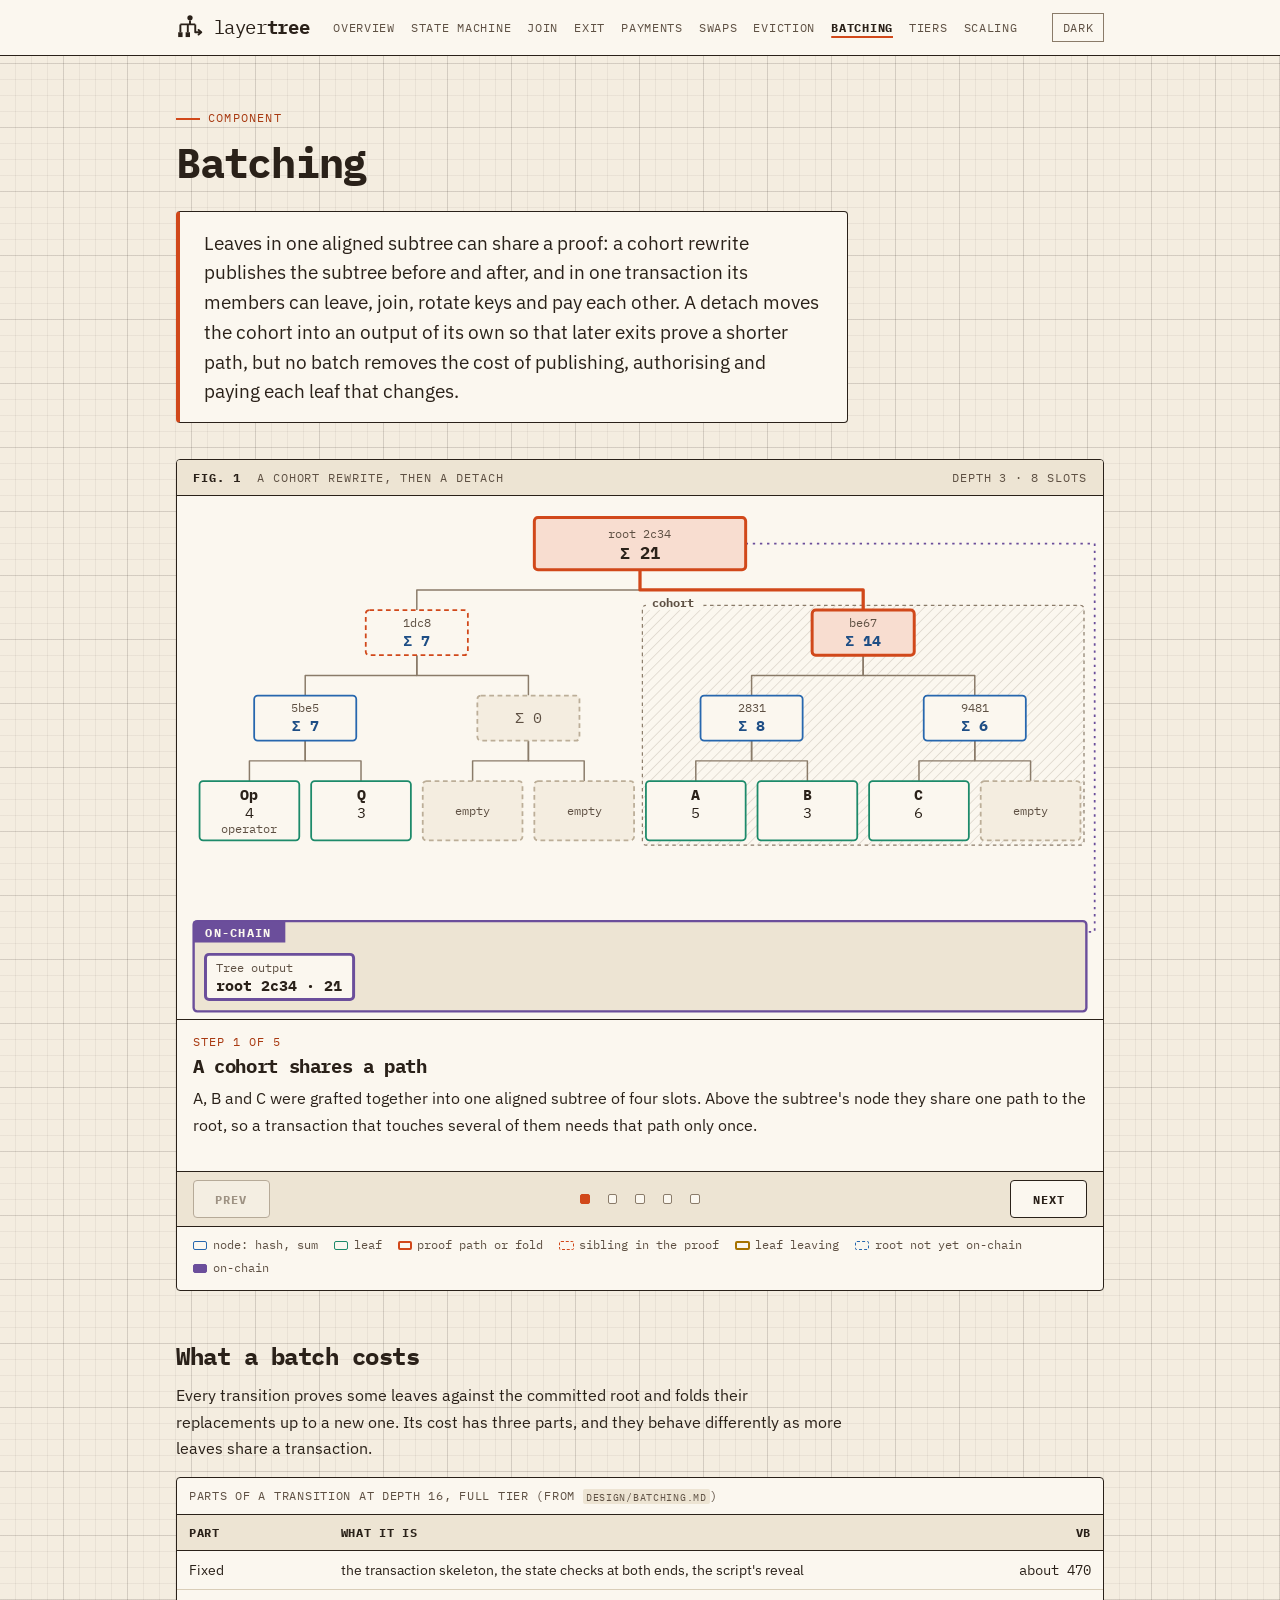
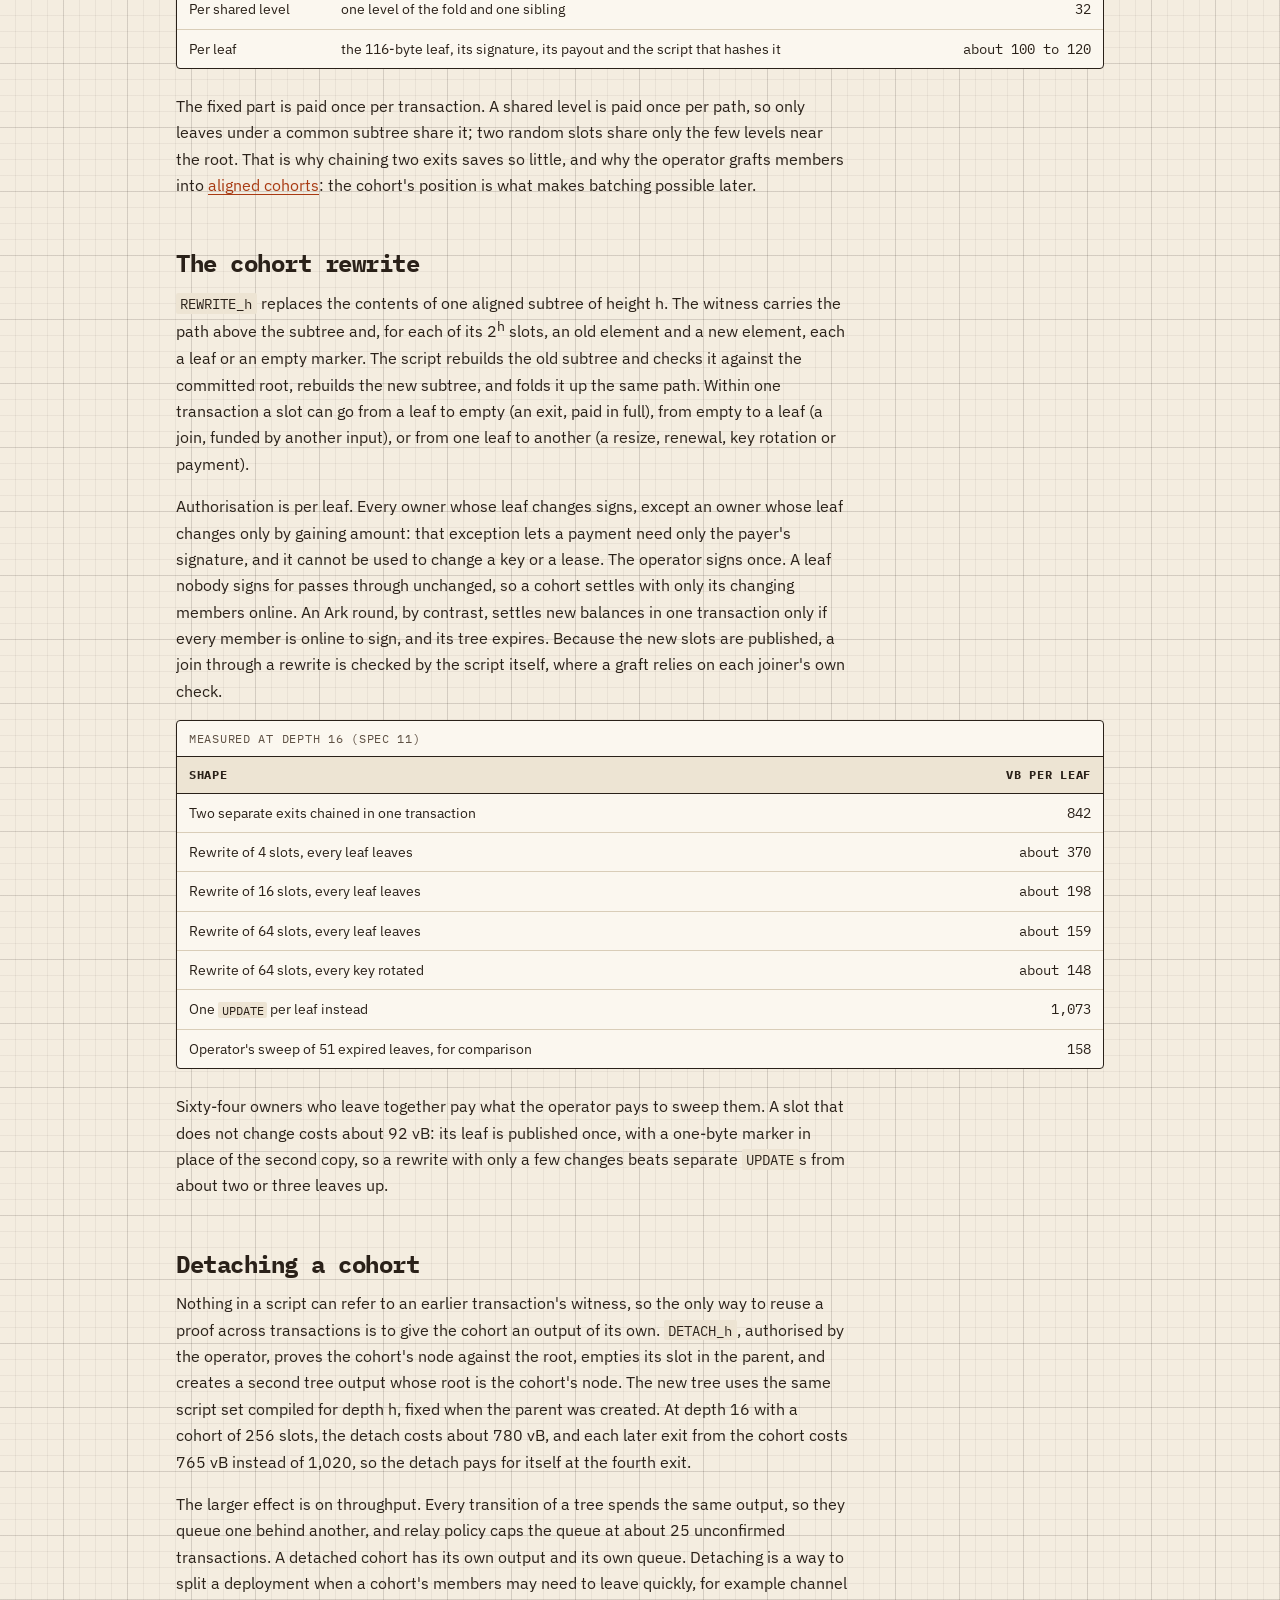
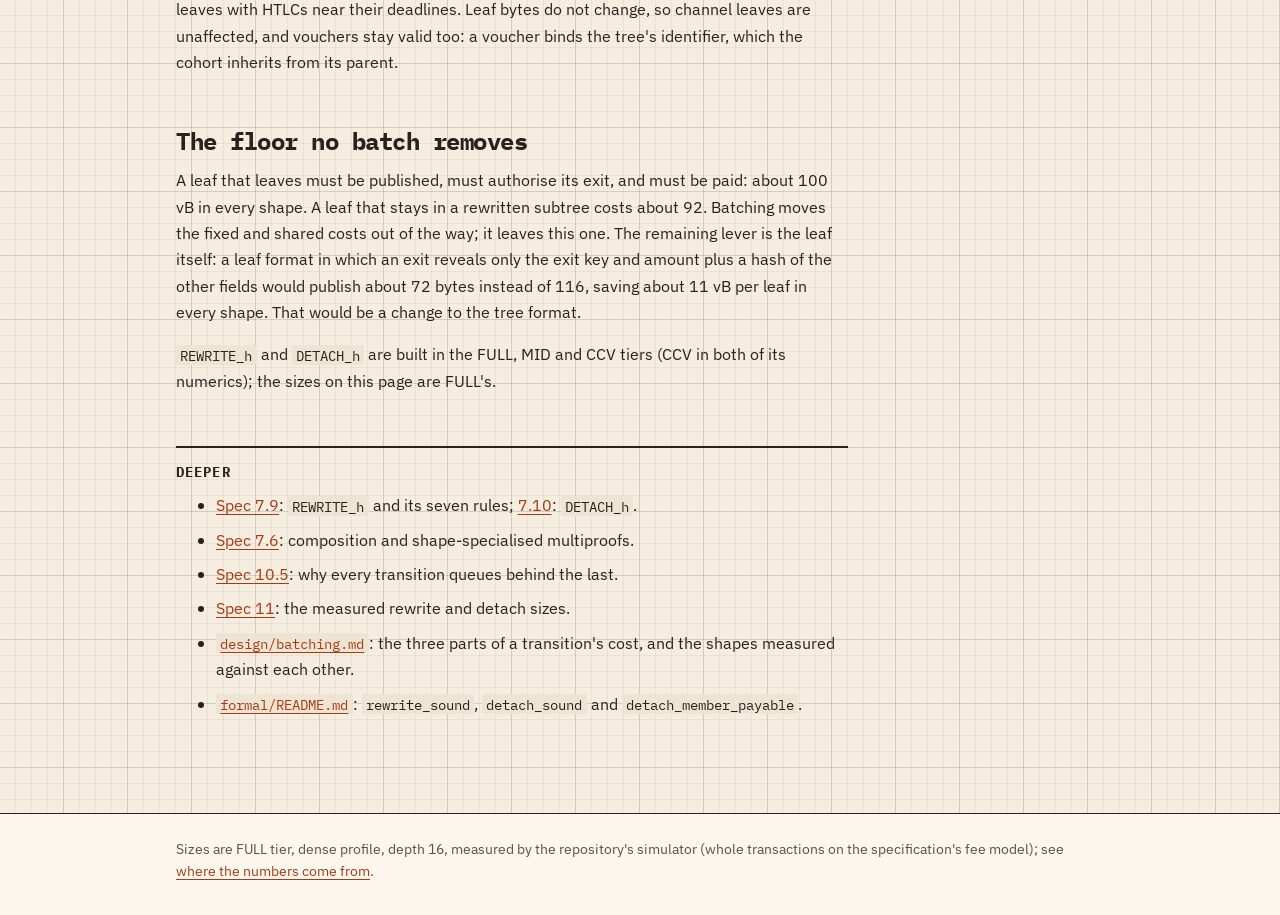
==== commit b471e2d2: "site: add a scaling and comparison page In this commit, we add components/scaling.html, which compar" ====
--- a/site/components/batching.html
+++ b/site/components/batching.html
@@ -30,6 +30,7 @@
         <li><a href="evict.html">Eviction</a></li>
         <li><a href="batching.html" aria-current="page">Batching</a></li>
         <li><a href="tiers.html">Tiers</a></li>
+        <li><a href="scaling.html">Scaling</a></li>
       </ul>
     </nav>
     <button type="button" class="theme-toggle" aria-pressed="false">Dark</button>
--- a/site/css/site.css
+++ b/site/css/site.css
@@ -240,6 +240,16 @@
   background: var(--color-surface-2);
   border-bottom: var(--border-width) solid var(--color-rule);
 }
+tbody th[scope="row"] {
+  font-family: var(--font-body);
+  font-size: var(--text-sm);
+  font-weight: 600;
+  letter-spacing: 0;
+  text-transform: none;
+  background: transparent;
+  border-bottom: var(--border-width) solid var(--color-border);
+}
+tr:last-child th[scope="row"] { border-bottom: 0; }
 td.num, th.num { text-align: right; font-family: var(--font-mono); font-variant-numeric: tabular-nums; white-space: nowrap; }
 th.num { font-size: var(--text-xs); }
 
@@ -634,6 +644,50 @@
   figure svg { padding: var(--space-2); }
 }
 
+/* Scaling page: line charts and the size calculator (js/scaling.js). */
+
+.chart svg { width: 100%; }
+.chart .ch-grid line { stroke: var(--color-border); stroke-width: 1; }
+.chart .ch-grid line.ch-mark { stroke: var(--color-border-strong); stroke-dasharray: 3 3; }
+.chart text { font-family: var(--font-mono); fill: var(--color-text-muted); }
+.chart .ch-tick { font-size: var(--svg-text-sm); }
+.chart .ch-label { font-size: var(--svg-text-sm); letter-spacing: 0.04em; }
+.chart .ch-end { font-size: var(--svg-text-sm); font-weight: 700; }
+.chart .ch-line { fill: none; stroke-width: var(--stroke-strong); stroke-linejoin: round; }
+.chart .ch-line.is-dash { stroke-dasharray: 6 4; stroke-width: var(--stroke); }
+.chart .s-lt { stroke: var(--color-accent); fill: var(--color-accent); }
+.chart .s-full { stroke: var(--color-node); fill: var(--color-node); }
+.chart .s-ark { stroke: var(--color-chain); fill: var(--color-chain); }
+.chart .s-ln { stroke: var(--color-leaf); fill: var(--color-leaf); }
+.chart .s-bare { stroke: var(--color-text-muted); fill: var(--color-text-muted); }
+.chart .ch-line.s-lt, .chart .ch-line.s-full, .chart .ch-line.s-ark,
+.chart .ch-line.s-ln, .chart .ch-line.s-bare { fill: none; }
+
+.calc { max-width: var(--wide); }
+main > .calc { max-width: var(--wide); }
+.calc__controls {
+  display: grid;
+  grid-template-columns: auto 1fr;
+  gap: var(--space-2) var(--space-4);
+  align-items: center;
+  margin: 0 0 var(--space-4);
+  font-family: var(--font-mono);
+  font-size: var(--text-sm);
+}
+.calc__controls input[type="range"] { width: 100%; accent-color: var(--color-accent); }
+.calc__controls output { grid-column: 2; font-weight: 700; color: var(--color-text); }
+.calc__controls select {
+  justify-self: start;
+  font: inherit;
+  color: var(--color-text);
+  background: var(--color-surface);
+  border: var(--border-width) solid var(--color-border-strong);
+  padding: 0.2rem 0.4rem;
+}
+.calc__note { color: var(--color-text-muted); font-size: var(--text-sm); }
+tr.is-ours th, tr.is-ours td { background: var(--color-accent-soft); font-weight: 700; }
+.loses li { margin-bottom: var(--space-3); }
+
 @media print {
   body { background-image: none; }
   .ta-controls, .site-nav, .theme-toggle { display: none; }
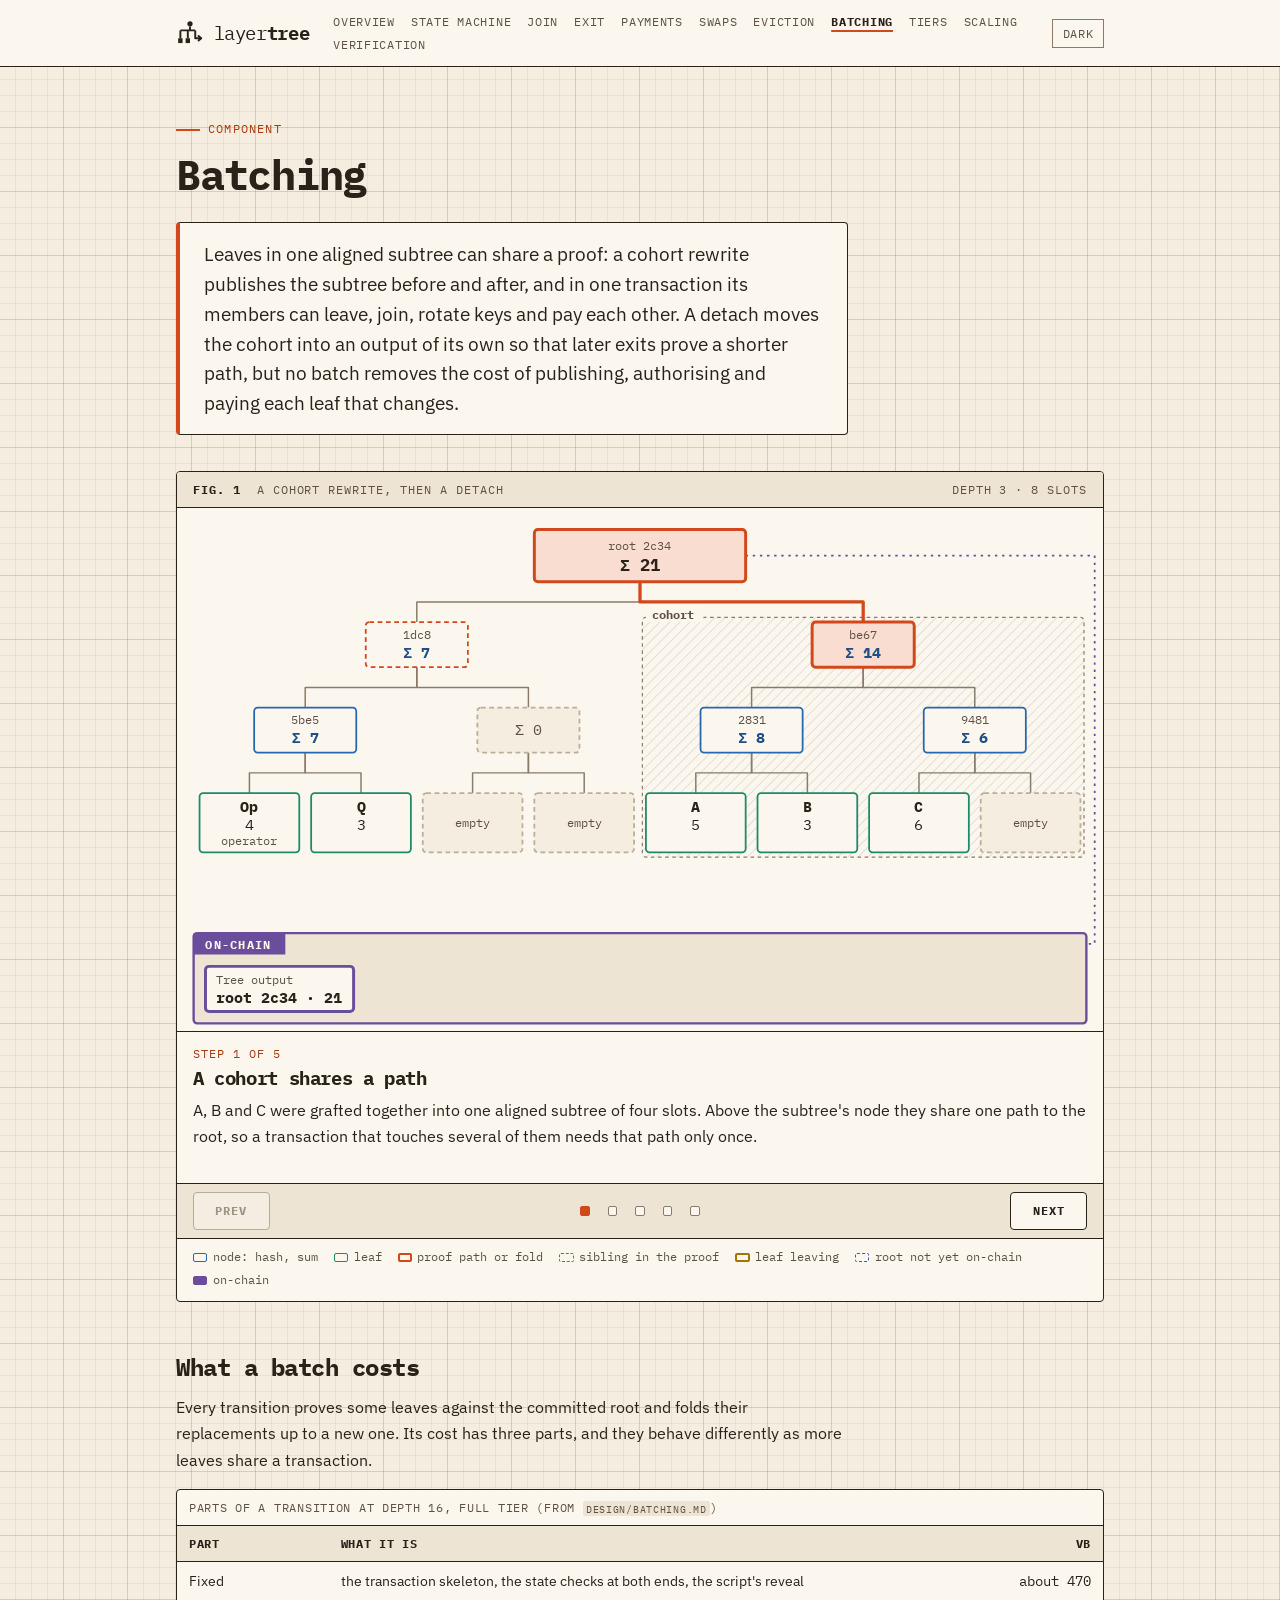
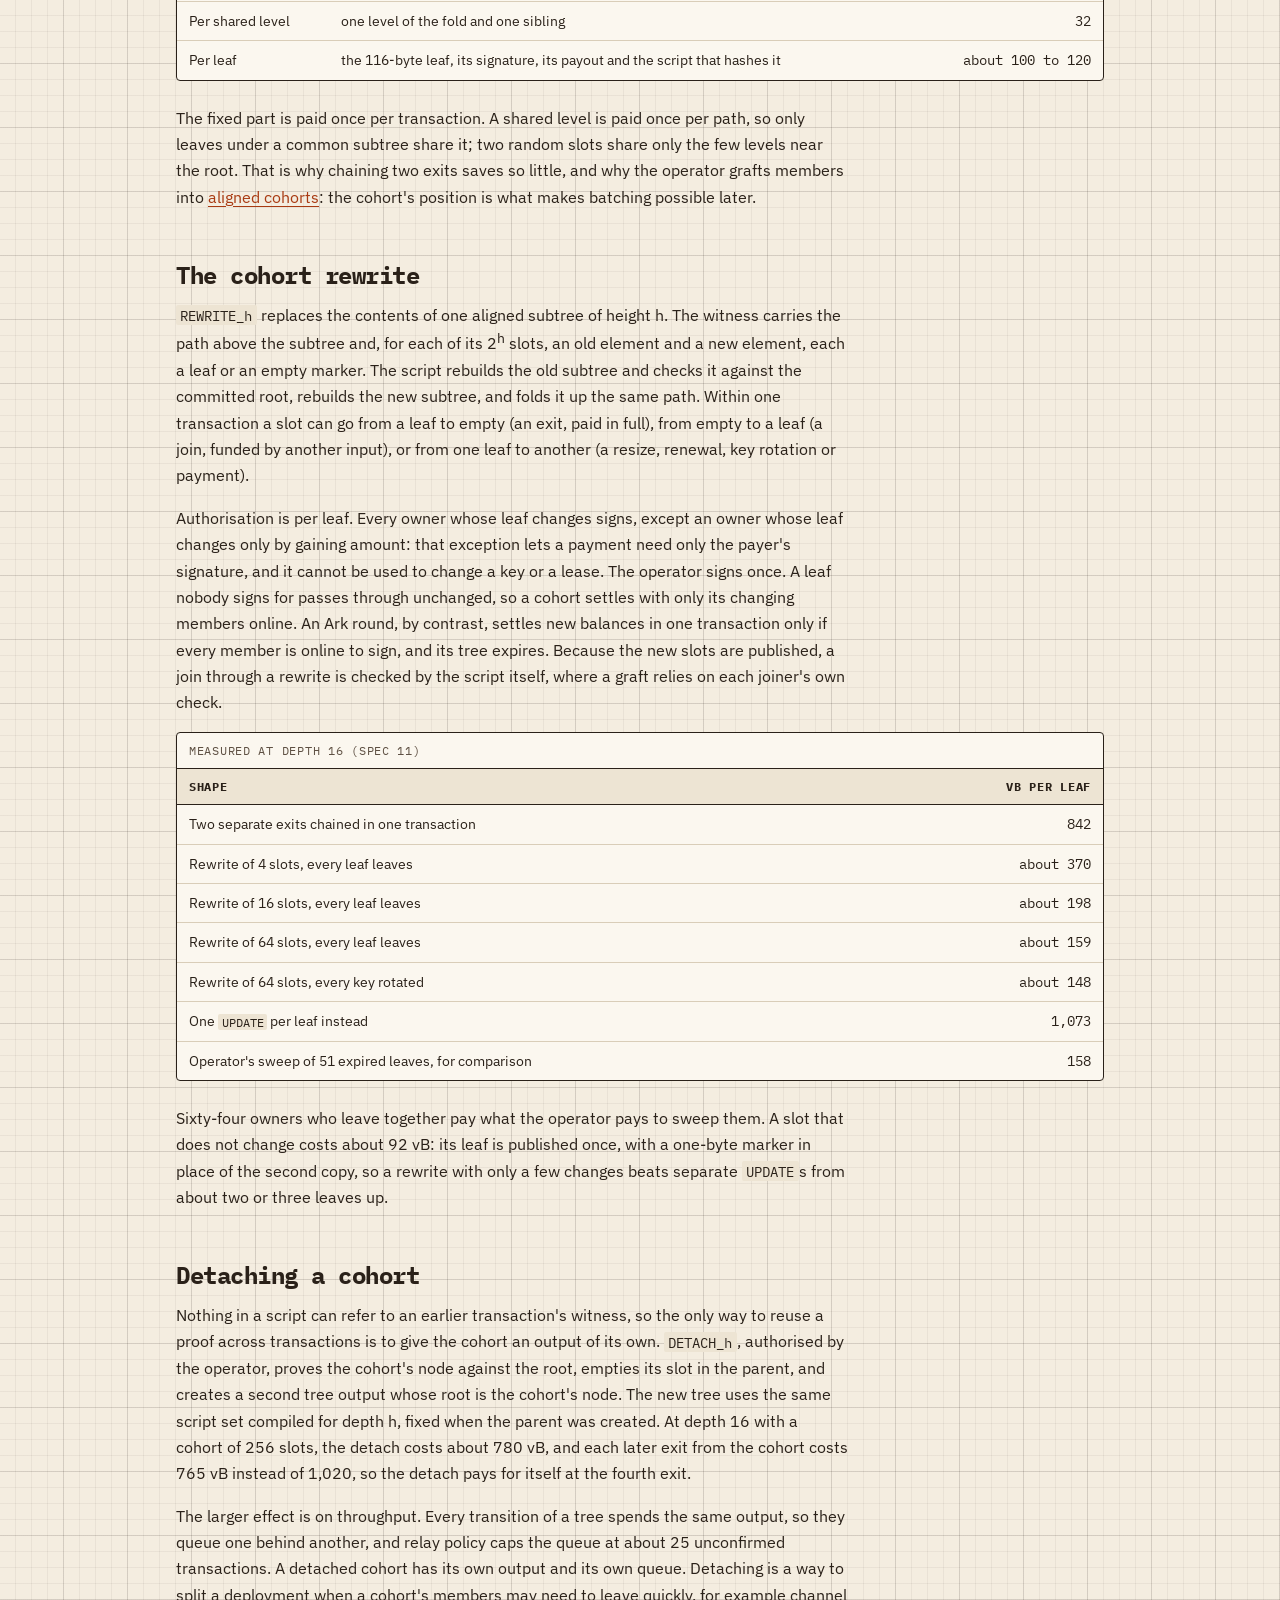
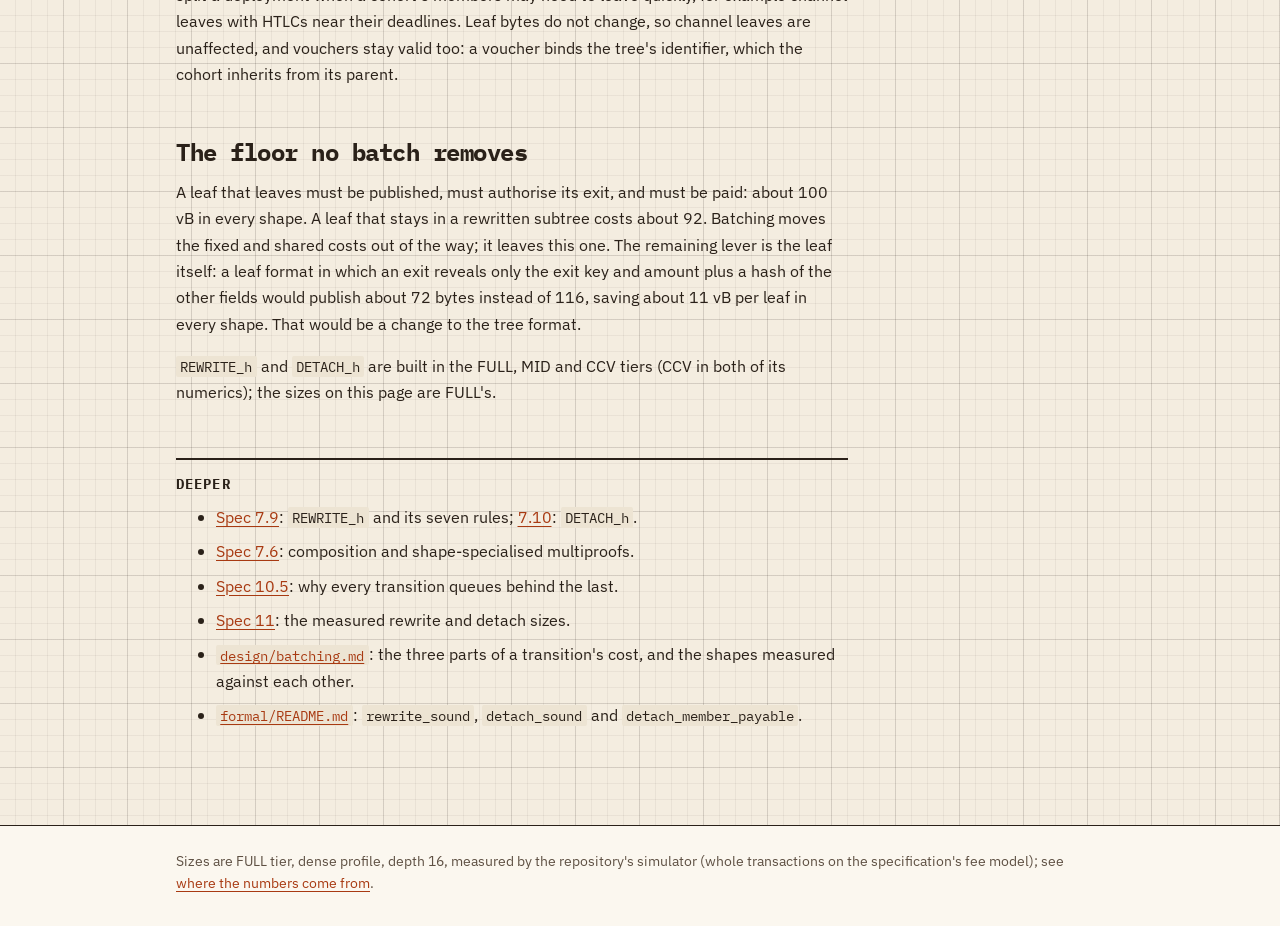
==== commit 0ca2e6cc: "site: add a formal verification page In this commit, we add components/verification.html, which cove" ====
--- a/site/components/batching.html
+++ b/site/components/batching.html
@@ -31,6 +31,7 @@
         <li><a href="batching.html" aria-current="page">Batching</a></li>
         <li><a href="tiers.html">Tiers</a></li>
         <li><a href="scaling.html">Scaling</a></li>
+        <li><a href="verification.html">Verification</a></li>
       </ul>
     </nav>
     <button type="button" class="theme-toggle" aria-pressed="false">Dark</button>
--- a/site/css/site.css
+++ b/site/css/site.css
@@ -688,6 +688,21 @@
 tr.is-ours th, tr.is-ours td { background: var(--color-accent-soft); font-weight: 700; }
 .loses li { margin-bottom: var(--space-3); }
 
+/* Lean signatures and shell snippets on the verification page. */
+pre.leansig {
+  max-width: var(--wide);
+  overflow-x: auto;
+  margin: 0 0 var(--space-5);
+  padding: var(--space-3) var(--space-4);
+  background: var(--color-surface);
+  border: var(--border-width) solid var(--color-rule);
+  border-left: 3px solid var(--color-accent);
+  border-radius: var(--radius);
+  font-size: var(--text-sm);
+  line-height: 1.5;
+}
+pre.leansig code { background: none; padding: 0; border: 0; white-space: pre; }
+
 @media print {
   body { background-image: none; }
   .ta-controls, .site-nav, .theme-toggle { display: none; }
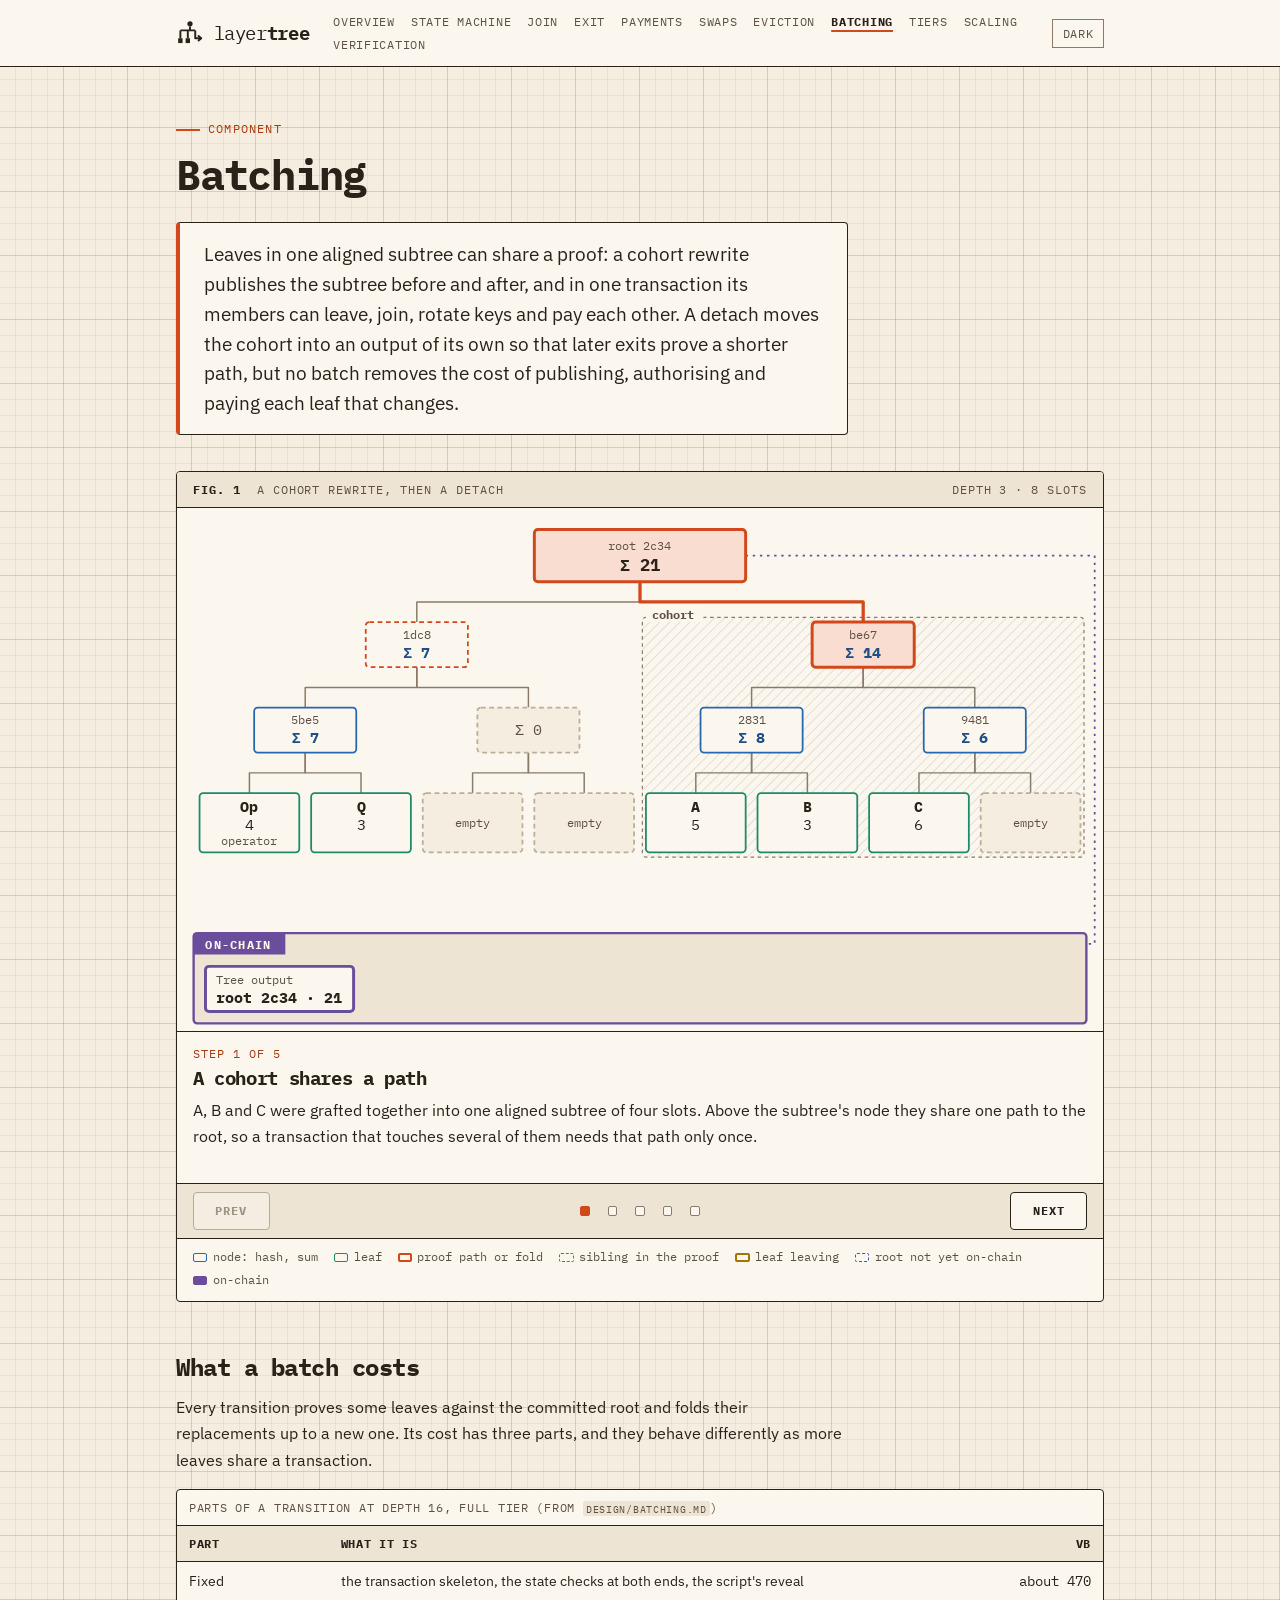
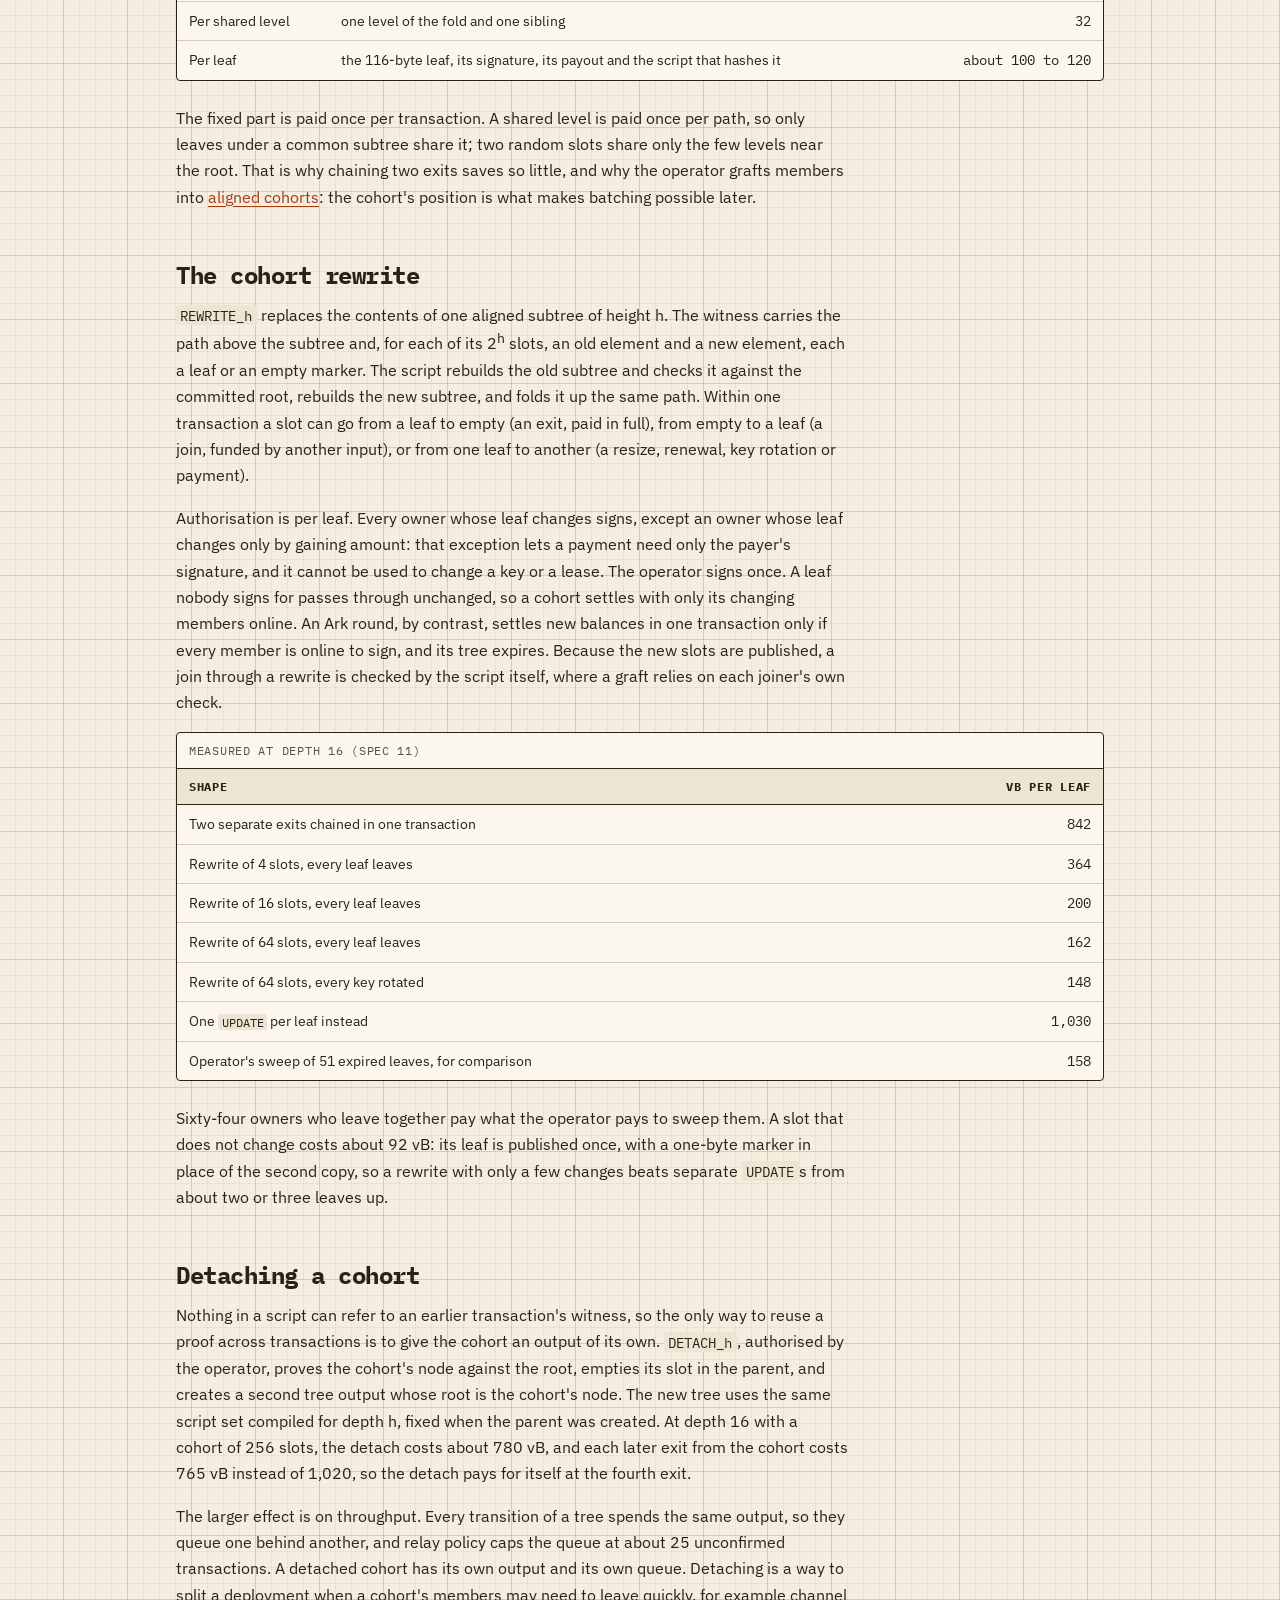
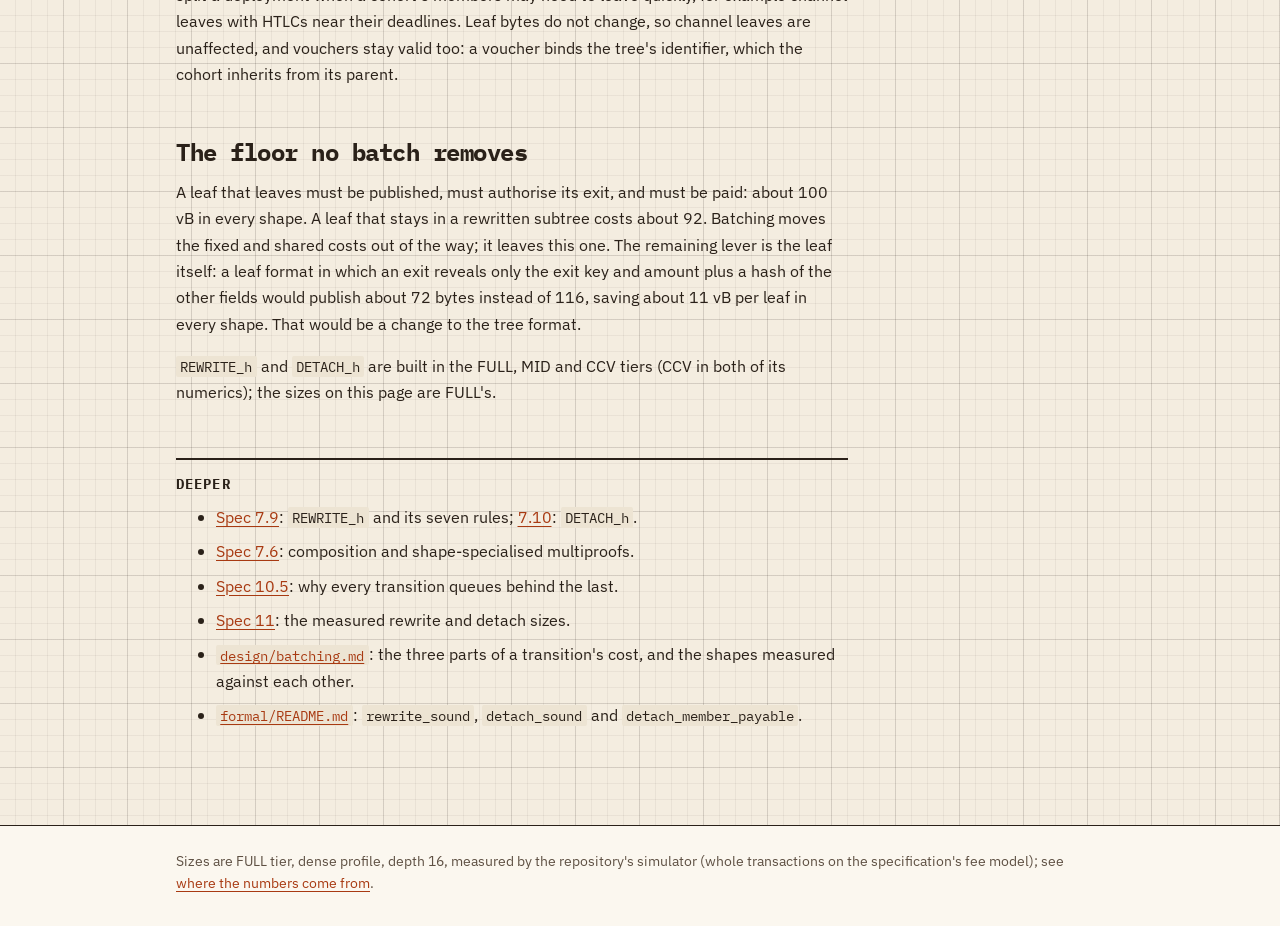
==== commit 2a686402: "docs: price joins, updates and carves without a payout output everywhere In this commit, we bring CO" ====
--- a/site/components/batching.html
+++ b/site/components/batching.html
@@ -165,11 +165,11 @@
       <thead><tr><th>Shape</th><th class="num">vB per leaf</th></tr></thead>
       <tbody>
         <tr><td>Two separate exits chained in one transaction</td><td class="num">842</td></tr>
-        <tr><td>Rewrite of 4 slots, every leaf leaves</td><td class="num">about 370</td></tr>
-        <tr><td>Rewrite of 16 slots, every leaf leaves</td><td class="num">about 198</td></tr>
-        <tr><td>Rewrite of 64 slots, every leaf leaves</td><td class="num">about 159</td></tr>
-        <tr><td>Rewrite of 64 slots, every key rotated</td><td class="num">about 148</td></tr>
-        <tr><td>One <code>UPDATE</code> per leaf instead</td><td class="num">1,073</td></tr>
+        <tr><td>Rewrite of 4 slots, every leaf leaves</td><td class="num">364</td></tr>
+        <tr><td>Rewrite of 16 slots, every leaf leaves</td><td class="num">200</td></tr>
+        <tr><td>Rewrite of 64 slots, every leaf leaves</td><td class="num">162</td></tr>
+        <tr><td>Rewrite of 64 slots, every key rotated</td><td class="num">148</td></tr>
+        <tr><td>One <code>UPDATE</code> per leaf instead</td><td class="num">1,030</td></tr>
         <tr><td>Operator's sweep of 51 expired leaves, for comparison</td><td class="num">158</td></tr>
       </tbody>
     </table>
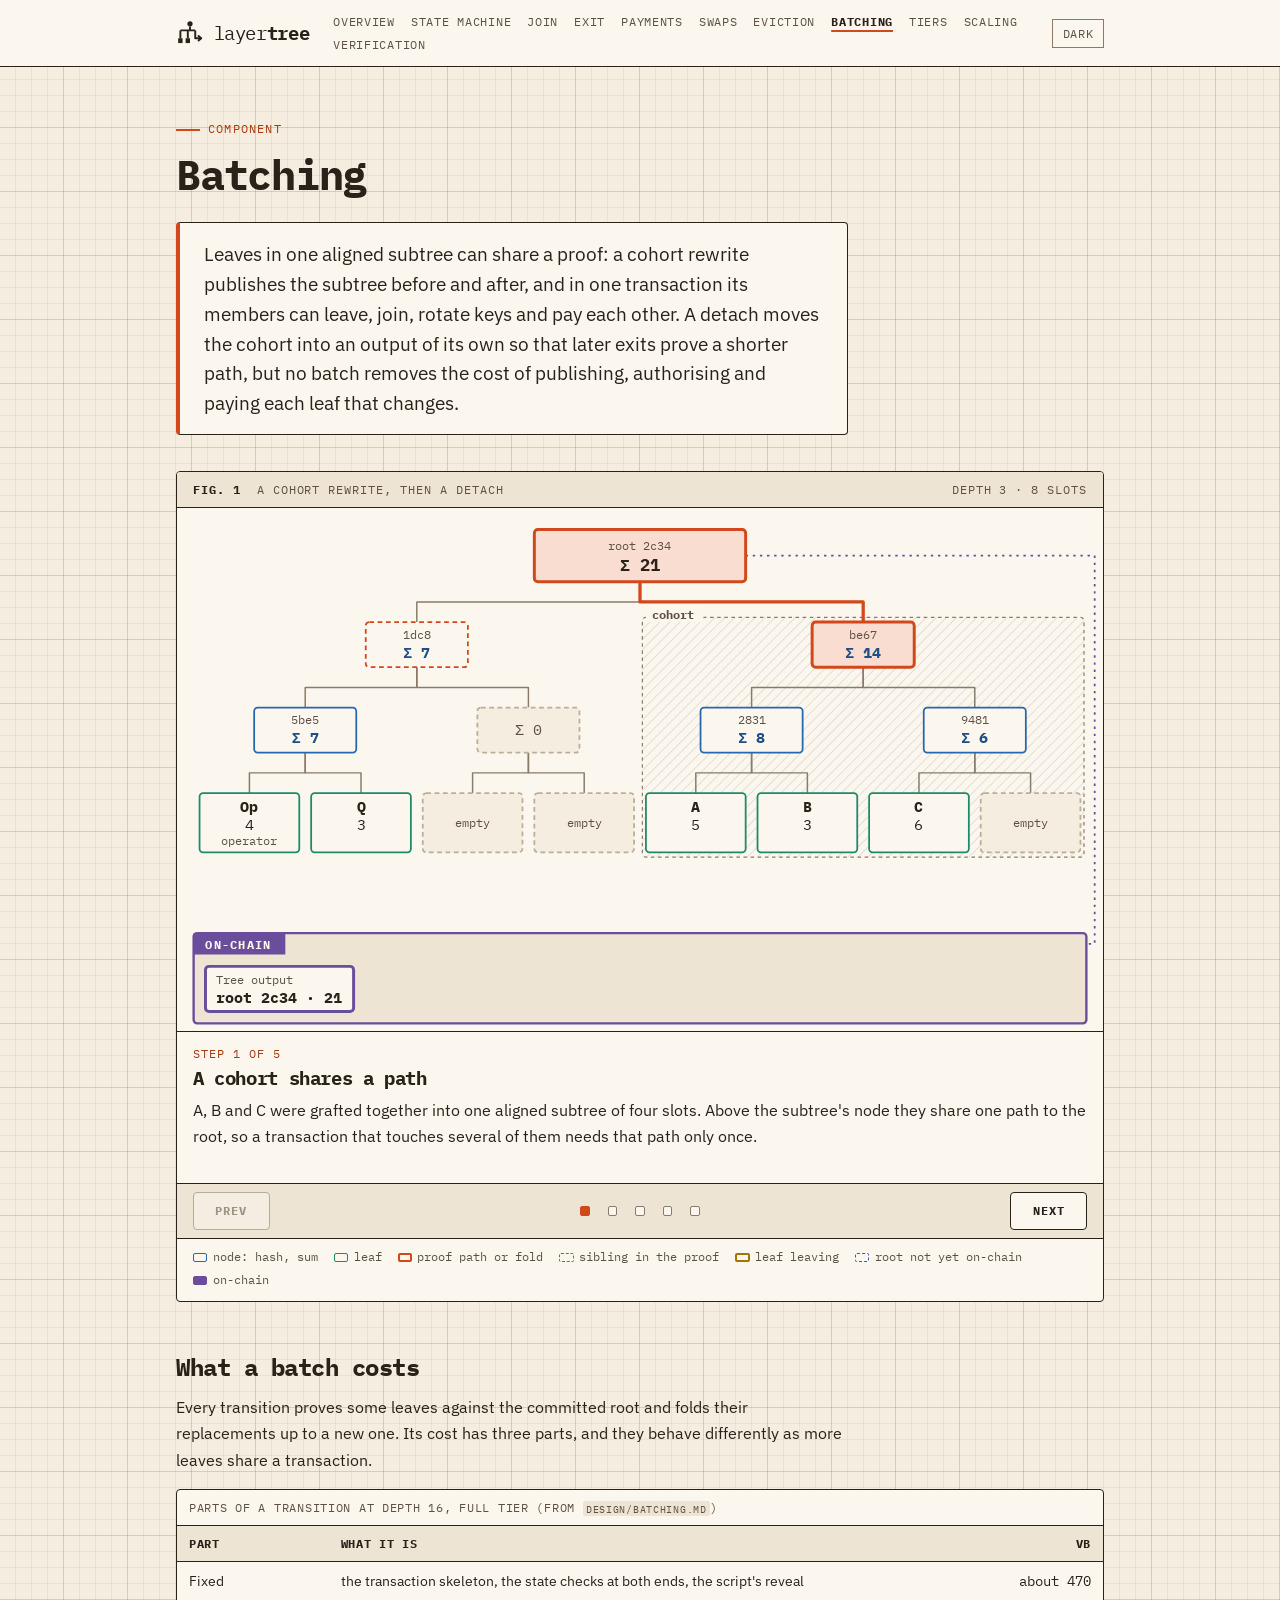
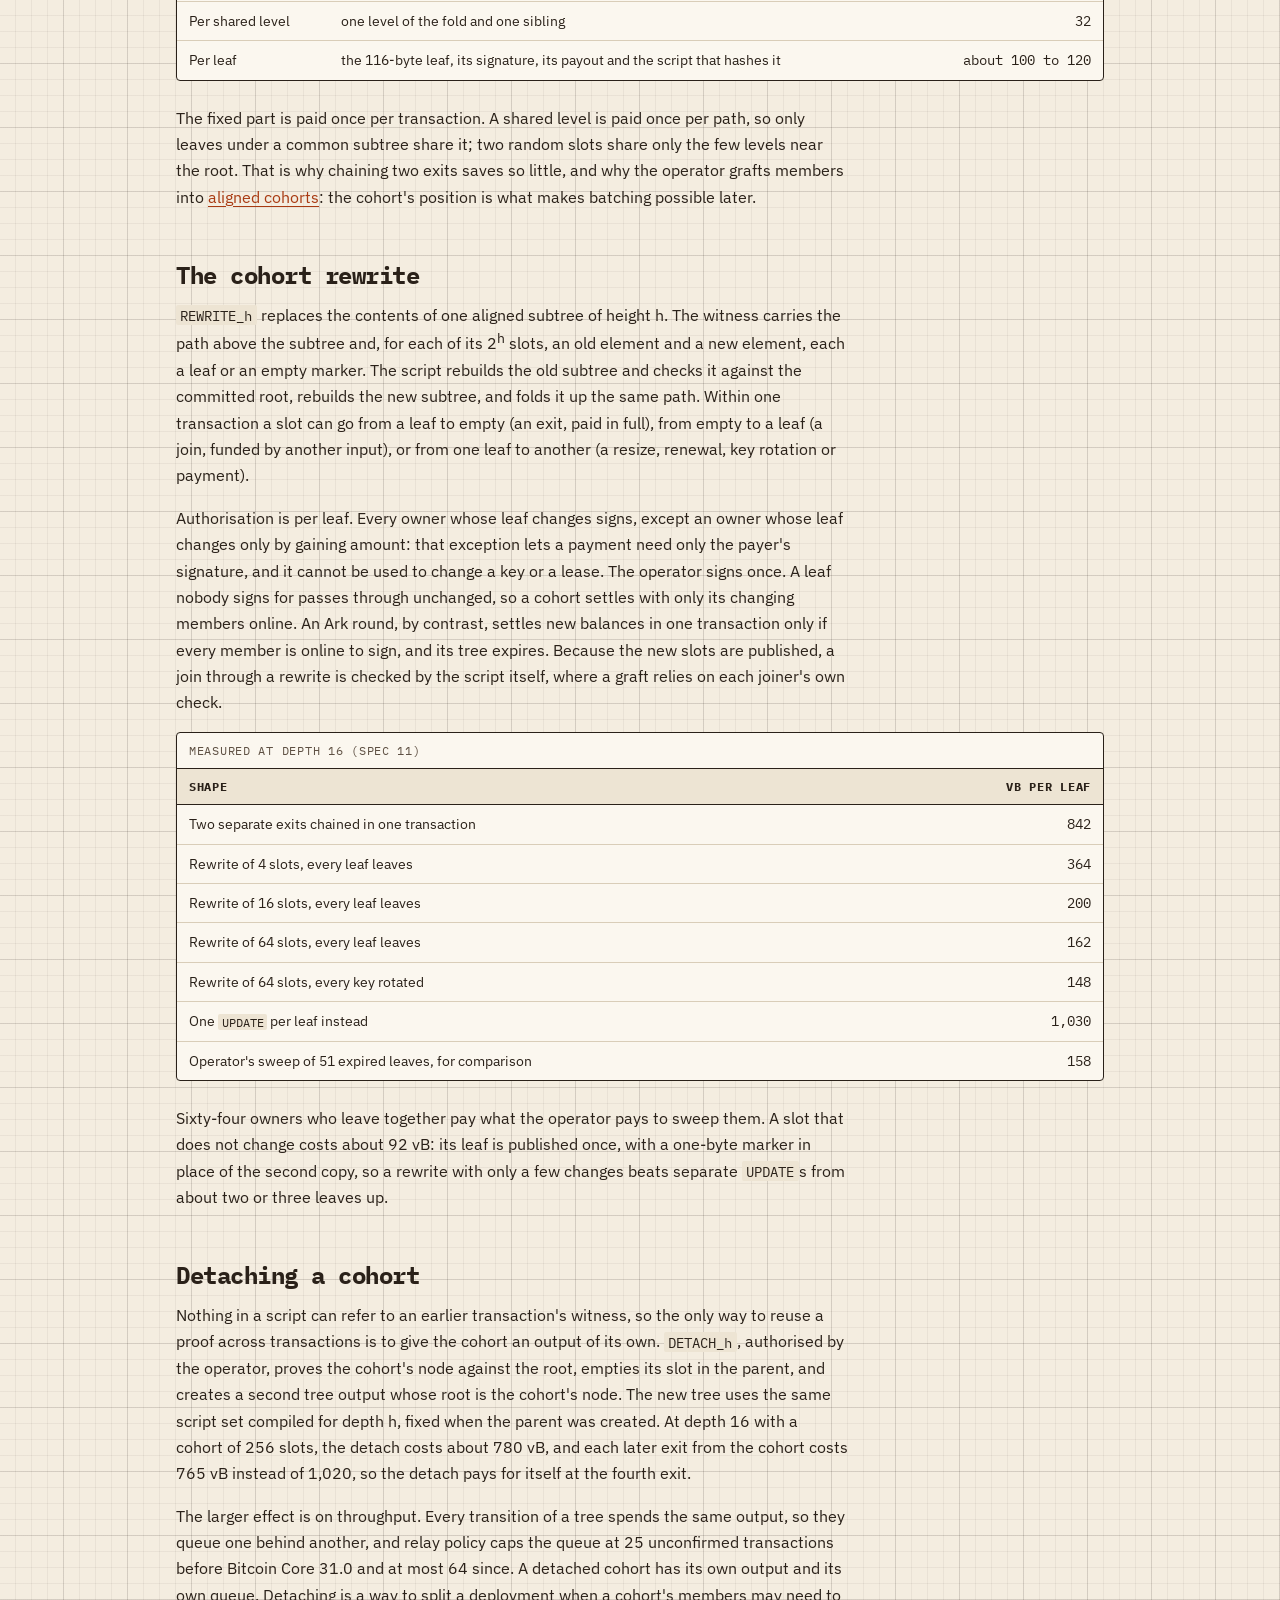
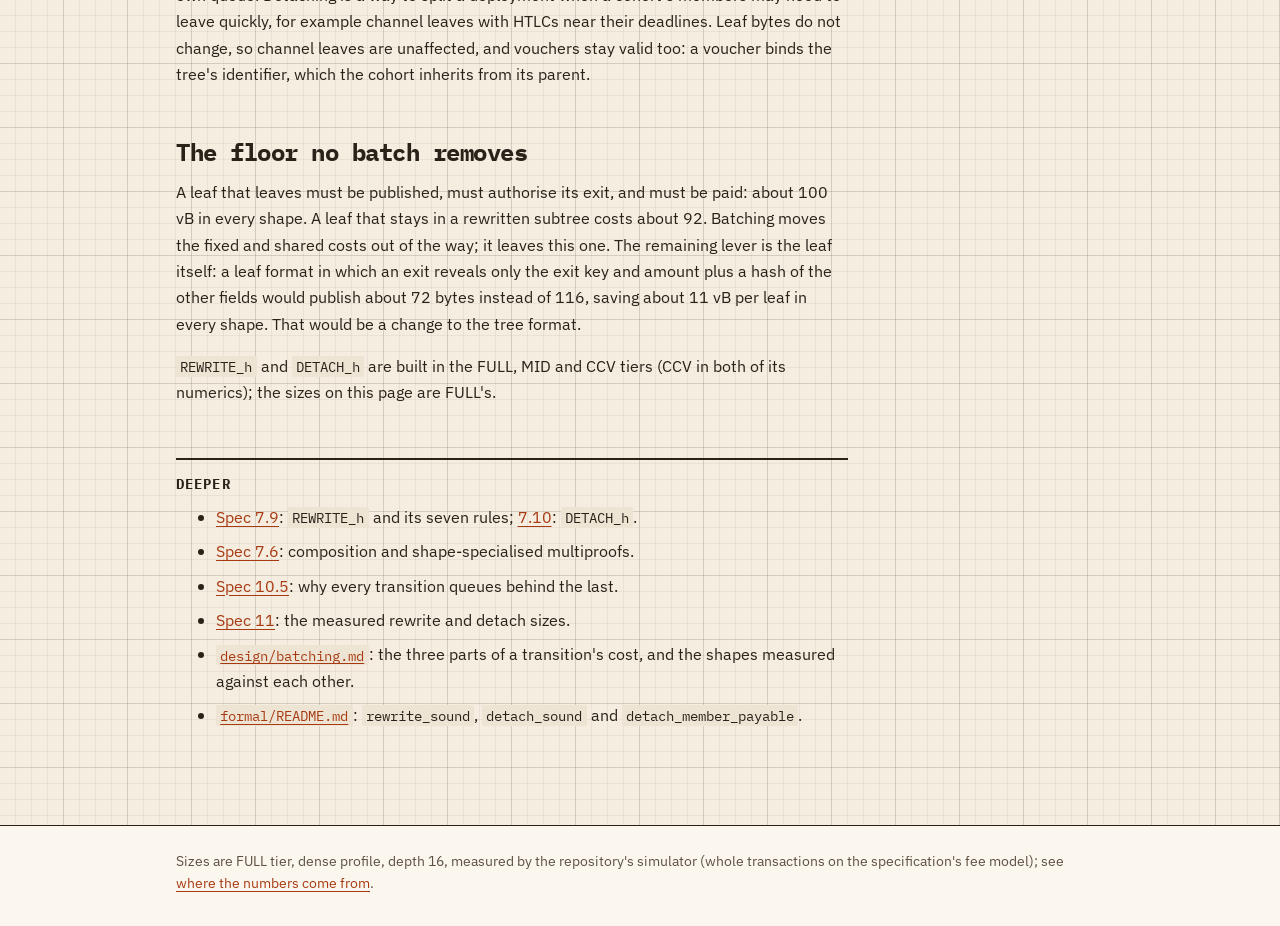
==== commit 72141dc9: "docs: four tiers, MID has the sweep, and the stale counts and limits In this commit, we fix CONCEPTS" ====
--- a/site/components/batching.html
+++ b/site/components/batching.html
@@ -192,7 +192,7 @@
   fourth exit.</p>
   <p>The larger effect is on throughput. Every transition of a tree spends the
   same output, so they queue one behind another, and relay policy caps the queue
-  at about 25 unconfirmed transactions. A detached cohort has its own output and
+  at 25 unconfirmed transactions before Bitcoin Core 31.0 and at most 64 since. A detached cohort has its own output and
   its own queue. Detaching is a way to split a deployment when a cohort's members
   may need to leave quickly, for example channel leaves with HTLCs near their
   deadlines. Leaf bytes do not change, so channel leaves are unaffected, and vouchers
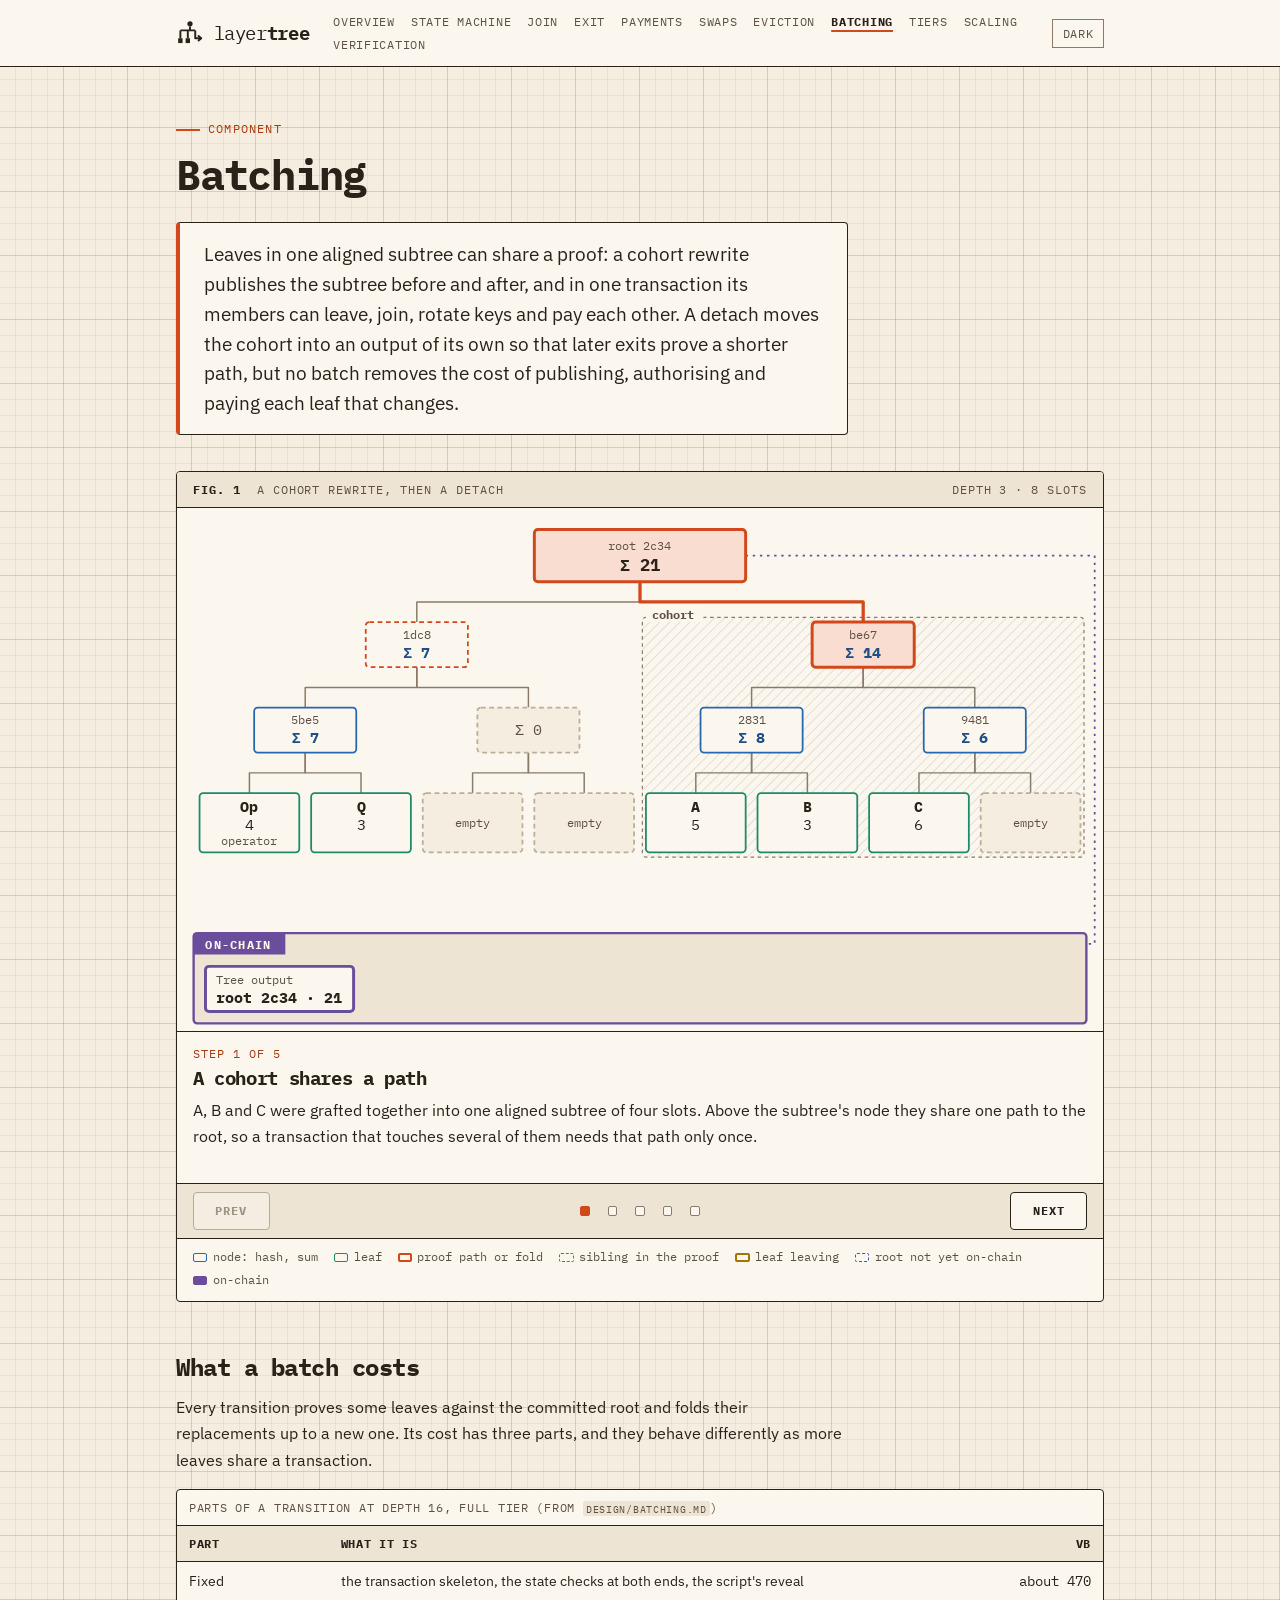
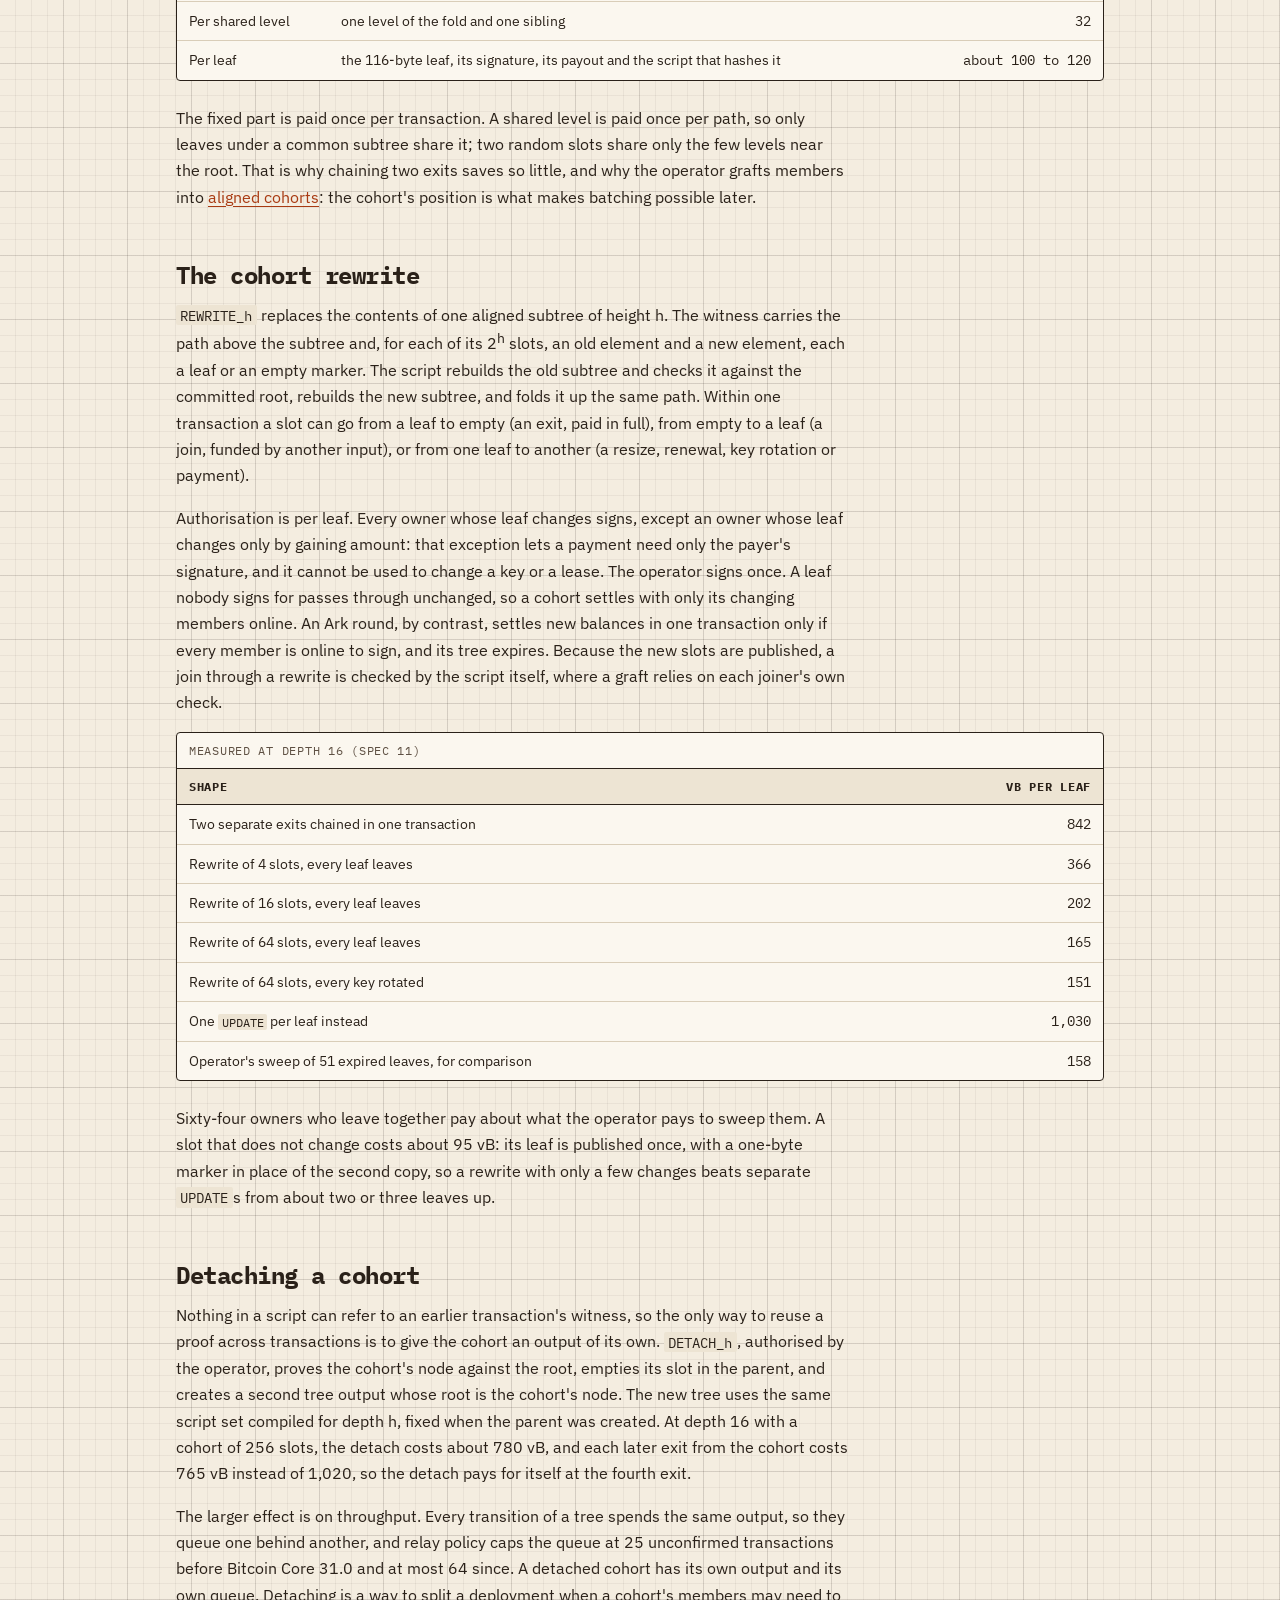
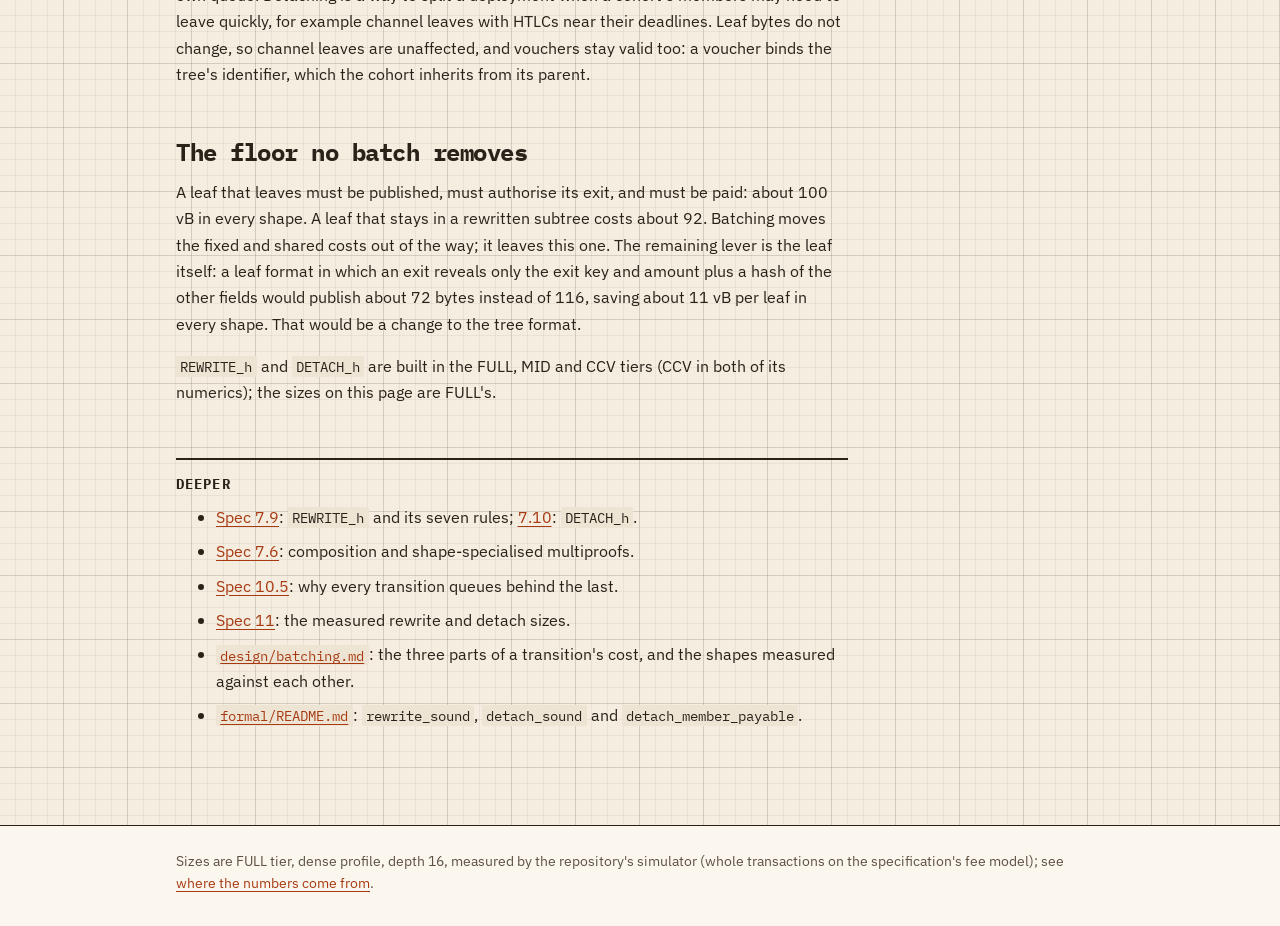
==== commit cc182bc9: "site: current check counts and REWRITE_h costs In this commit, we update the verification page to 7," ====
--- a/site/components/batching.html
+++ b/site/components/batching.html
@@ -165,17 +165,17 @@
       <thead><tr><th>Shape</th><th class="num">vB per leaf</th></tr></thead>
       <tbody>
         <tr><td>Two separate exits chained in one transaction</td><td class="num">842</td></tr>
-        <tr><td>Rewrite of 4 slots, every leaf leaves</td><td class="num">364</td></tr>
-        <tr><td>Rewrite of 16 slots, every leaf leaves</td><td class="num">200</td></tr>
-        <tr><td>Rewrite of 64 slots, every leaf leaves</td><td class="num">162</td></tr>
-        <tr><td>Rewrite of 64 slots, every key rotated</td><td class="num">148</td></tr>
+        <tr><td>Rewrite of 4 slots, every leaf leaves</td><td class="num">366</td></tr>
+        <tr><td>Rewrite of 16 slots, every leaf leaves</td><td class="num">202</td></tr>
+        <tr><td>Rewrite of 64 slots, every leaf leaves</td><td class="num">165</td></tr>
+        <tr><td>Rewrite of 64 slots, every key rotated</td><td class="num">151</td></tr>
         <tr><td>One <code>UPDATE</code> per leaf instead</td><td class="num">1,030</td></tr>
         <tr><td>Operator's sweep of 51 expired leaves, for comparison</td><td class="num">158</td></tr>
       </tbody>
     </table>
   </div>
-  <p>Sixty-four owners who leave together pay what the operator pays to sweep
-  them. A slot that does not change costs about 92 vB: its leaf is published
+  <p>Sixty-four owners who leave together pay about what the operator pays to
+  sweep them. A slot that does not change costs about 95 vB: its leaf is published
   once, with a one-byte marker in place of the second copy, so a rewrite with
   only a few changes beats separate <code>UPDATE</code>s from about two or
   three leaves up.</p>
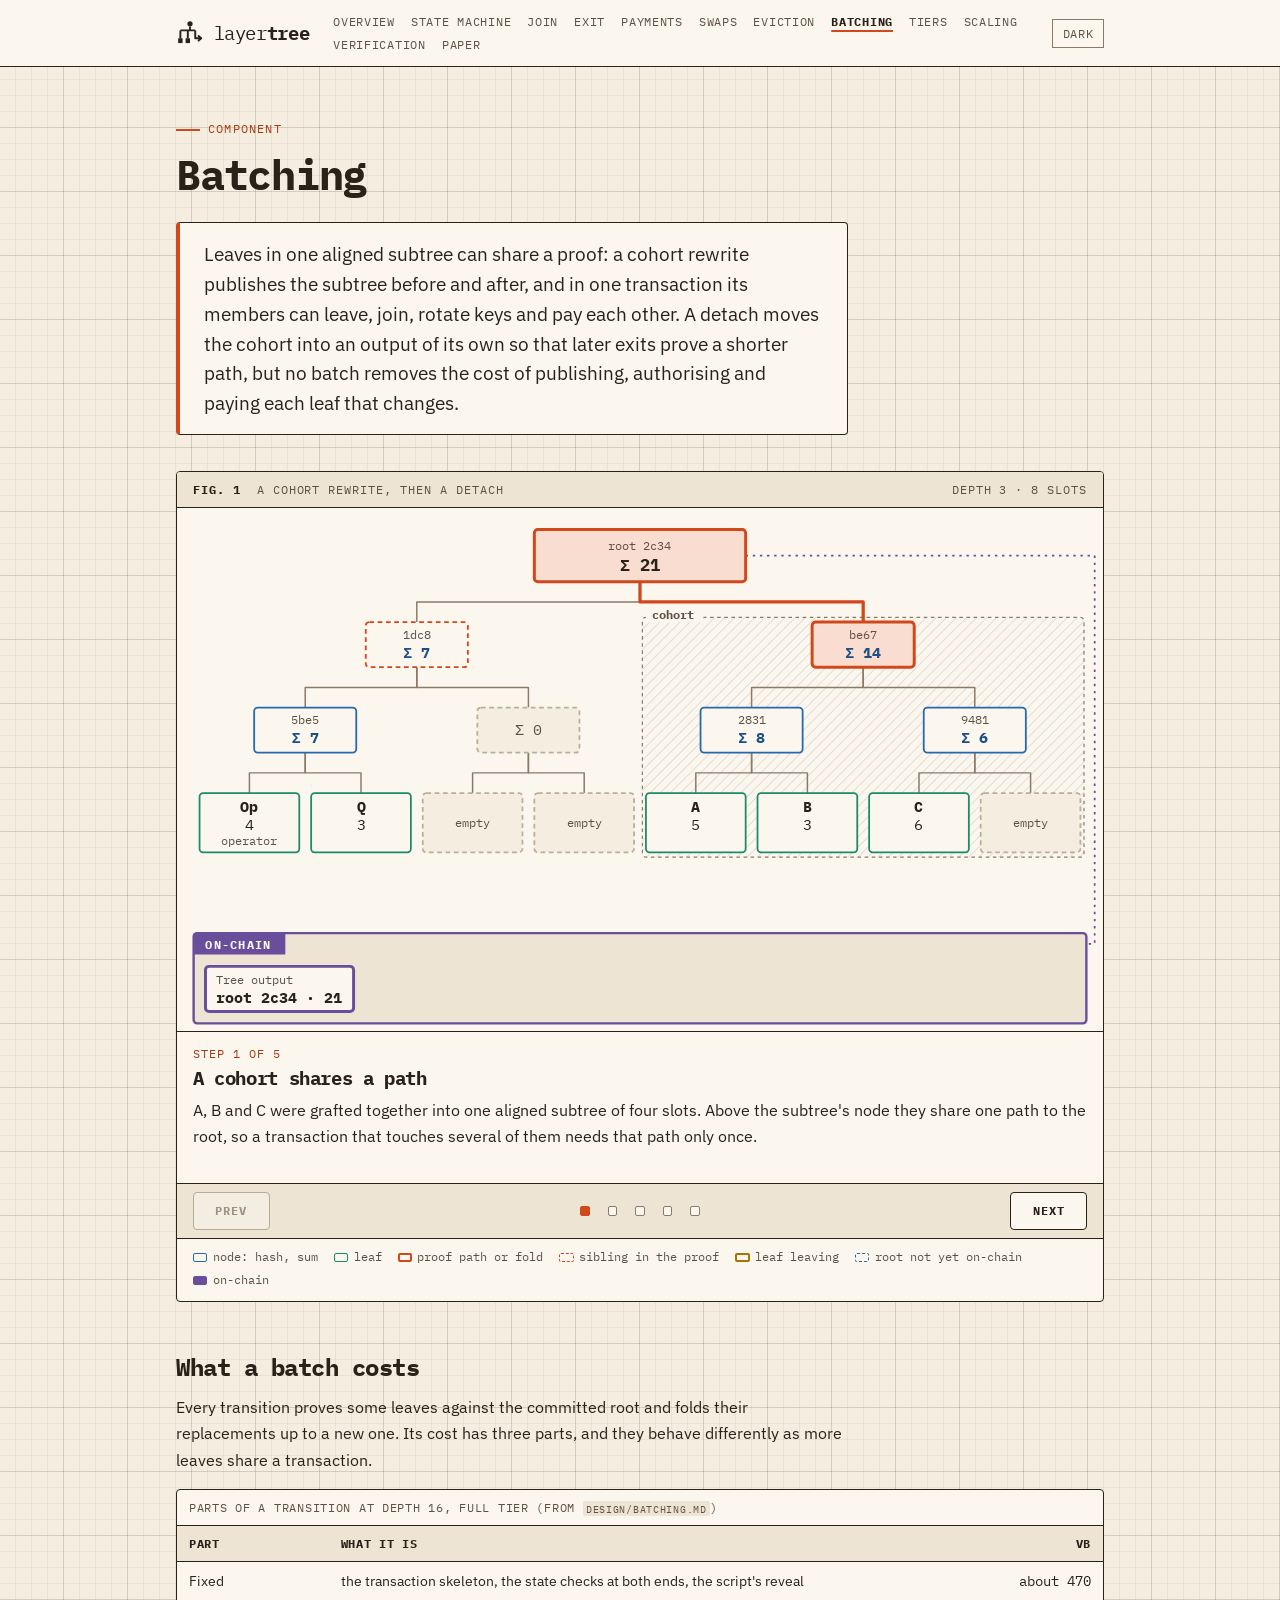
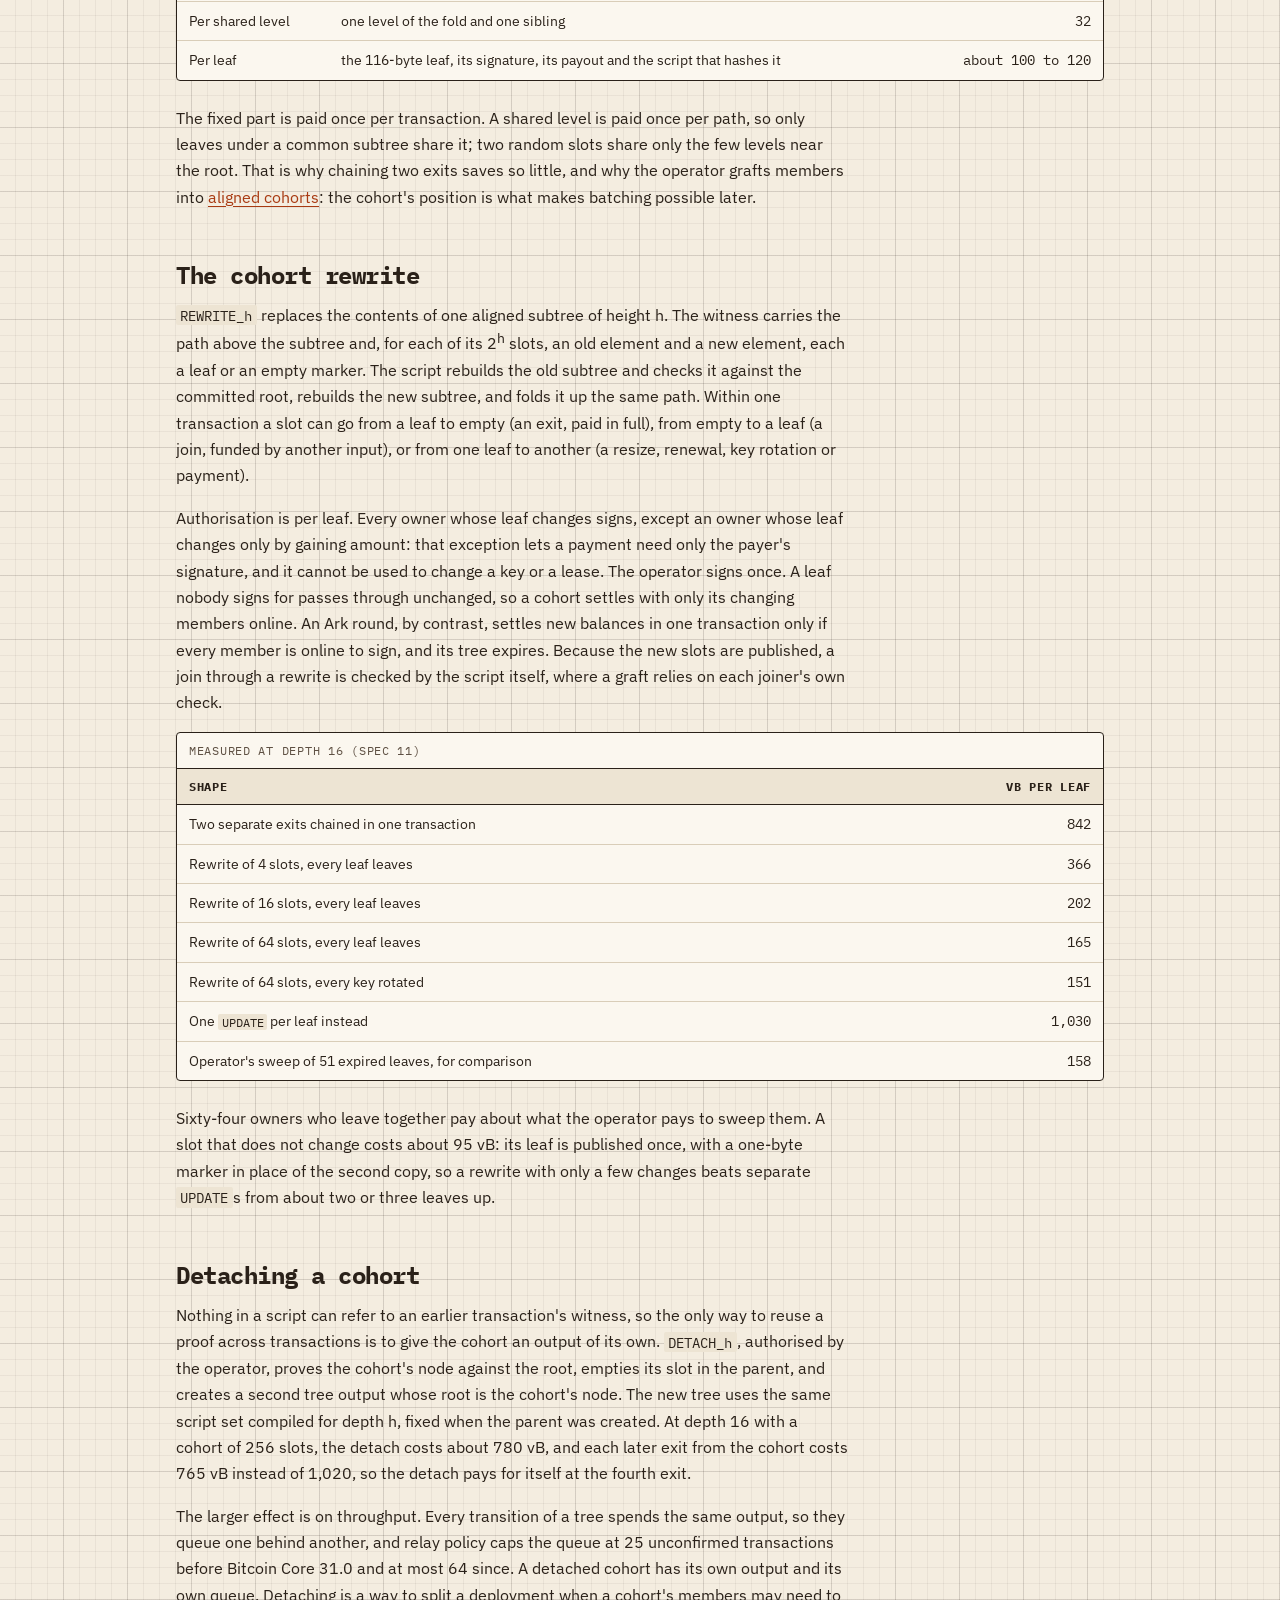
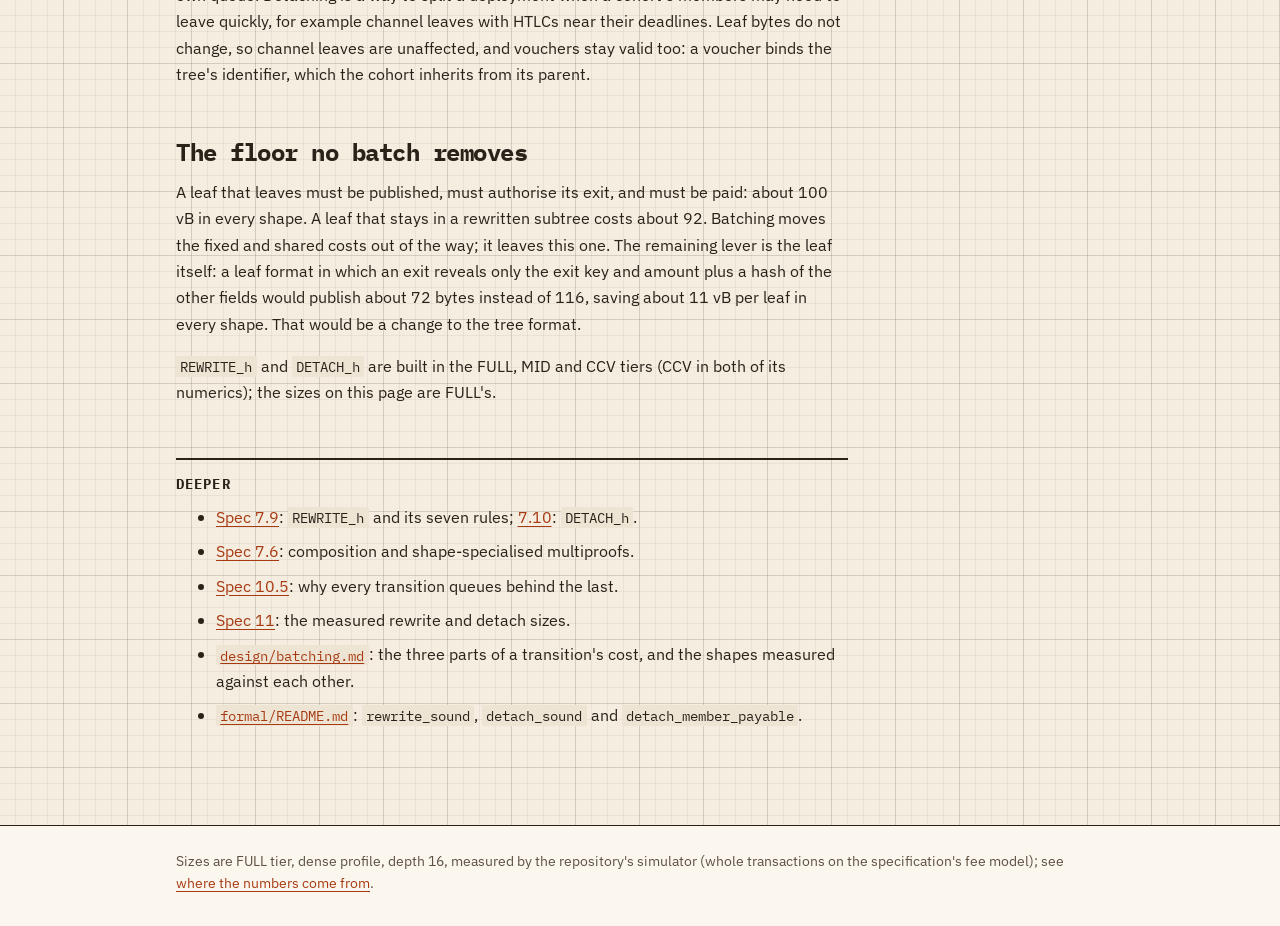
==== commit aa148b6b: "site: link both versions of the paper In this commit, we add a Paper entry to every page's navigatio" ====
--- a/site/components/batching.html
+++ b/site/components/batching.html
@@ -32,6 +32,7 @@
         <li><a href="tiers.html">Tiers</a></li>
         <li><a href="scaling.html">Scaling</a></li>
         <li><a href="verification.html">Verification</a></li>
+        <li><a href="../index.html#paper">Paper</a></li>
       </ul>
     </nav>
     <button type="button" class="theme-toggle" aria-pressed="false">Dark</button>
